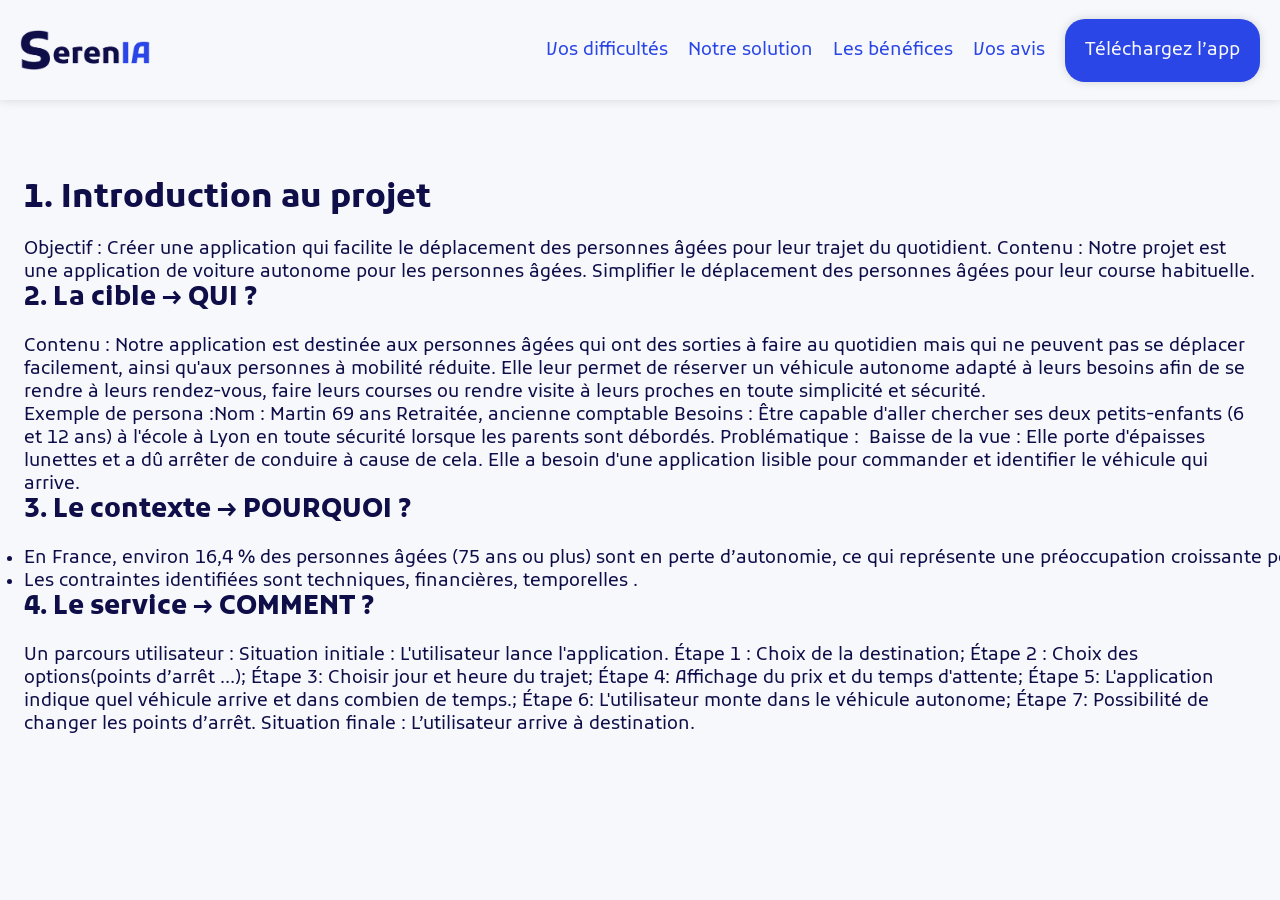
==== documentation.html @ ddc24f80 "commitOnzeTrente" ====
<!DOCTYPE html>
<html lang="fr">
<head>
    <meta charset="UTF-8">
    <meta name="viewport" content="width=device-width, initial-scale=1.0">
    <link rel="stylesheet" href="style.css">
    <link rel="preconnect" href="https://fonts.googleapis.com">
    <link rel="preconnect" href="https://fonts.gstatic.com" crossorigin>
    <link
        href="https://fonts.googleapis.com/css2?family=Kufam:ital,wght@0,400..900;1,400..900&family=Open+Sans:ital,wght@0,300..800;1,300..800&display=swap"
        rel="stylesheet">
    <title>Documentation</title>
</head>
<body>
    <header>
        <!-- TO DO : les noms des assets doivent être écrits en camelCase -->
        <img alt="Logo SerenIA" src="assets/SerenIA-logo.png" />
        <nav>
            <ul>
                <li>
                    <a href="">Vos difficultés</a>
                </li>
                <li>
                    <a href="">Notre solution</a>
                </li>
                <li>
                    <a href="">Les bénéfices</a>
                </li>
                <li>
                    <a href="">Vos avis</a>
                </li>
                <li>
                    <a class="cta cta-principal" href="">Téléchargez l’app</a>
                </li>
            </ul>
        </nav>
    </header>
    <section id="Documentation">
        <h1>1. Introduction au projet</h1>
        <p>Objectif : Créer une application qui facilite le déplacement des personnes âgées pour leur trajet du quotidient. Contenu : Notre projet est une application de voiture autonome pour les personnes âgées. Simplifier le déplacement des personnes âgées pour leur course habituelle.</p>
        <h2>2. La cible → QUI ? </h2>
        <p>Contenu : Notre application est destinée aux personnes âgées qui ont des sorties à faire au quotidien mais qui ne peuvent pas se déplacer facilement, ainsi qu'aux personnes à mobilité réduite. Elle leur permet de réserver un véhicule autonome adapté à leurs besoins afin de se rendre à leurs rendez-vous, faire leurs courses ou rendre visite à leurs proches en toute simplicité et sécurité.</p>
        <p>Exemple de persona :Nom : Martin 69 ans Retraitée, ancienne comptable Besoins : Être capable d'aller chercher ses deux petits-enfants (6 et 12 ans) à l'école à Lyon en toute sécurité lorsque les parents sont débordés. Problématique :  Baisse de la vue : Elle porte d'épaisses lunettes et a dû arrêter de conduire à cause de cela. Elle a besoin d'une application lisible pour commander et identifier le véhicule qui arrive.</p>
        <h2>3. Le contexte → POURQUOI ?</h2>
        <ul>
            <li>En France, environ 16,4 % des personnes âgées (75 ans ou plus) sont en perte d’autonomie, ce qui représente une préoccupation croissante pour leur mobilité. De plus, 30 % des personnes âgées de 65 ans et plus déclarent avoir des difficultés à marcher trois pâtés de maisons.</li>
            <li>Les contraintes identifiées sont techniques, financières, temporelles .</li>
        </ul>
        <h2>4. Le service → COMMENT ?</h2>
        <p>Un parcours utilisateur : Situation initiale : L'utilisateur lance l'application. Étape 1 : Choix de la destination; Étape 2 : Choix des options(points d’arrêt …); Étape 3: Choisir jour et heure du trajet; Étape 4: Affichage du prix et du temps d'attente; Étape 5: L'application indique quel véhicule arrive et dans combien de temps.; Étape 6: L'utilisateur monte dans le véhicule autonome; Étape 7: Possibilité de changer les points d’arrêt. Situation finale : L’utilisateur arrive à destination.</p>
    </section>
</body>
</html>
---- style.css ----
/* Variables */
:root {
    --taille-nav: 100px;
    --radius: 20px;
    --marges: 20px;
    --separ-section: 80px;
    --bleu-fonce: #0F0E48;
    --bleu-medium: #2A46E6;
    --blanc: #F7F8FC;
    --ombre-externe: 0 0 10px #00000025;
    --ombre-interne: 0 0 10px #00000025 inset;
    --police-principale: "Kufam", sans-serif;
    /* TO DO : utilise l'unité rem plutôt que em */
    --titre-h1: 2rem;
    --titre-h2: 1.6rem;
    --titre-h3: 1.2rem;
    --texte: 18px;
}
/* Reinitialisation */
* {
    box-sizing: border-box;
    margin: 0;
    padding: 0;
}

/* Boites */
section {
    padding: 80px 24px;
}
.container {
    display: flex;
    flex-direction: column;
    justify-content: center;
    align-items: center;
    text-align: center;
    max-width: 1200px;
    margin: 0 auto;
    width: 100%;
}
/* Style Global */

body {
    background-color: var(--blanc);
    font-family: var(--police-principale);
    font-size: var(--texte);
    color: var(--bleu-fonce);
}
h1,
h2,
h3 {
    font-weight: 700;
    line-height: 1.2;
}

h1 {
    font-size: var(--titre-h1);
    margin-bottom: var(--marges);
}

h2 {
    font-size: var(--titre-h2);
    margin-bottom: var(--marges);
}

/* boutons, liens */
a {
    text-decoration: none;
    color: var(--bleu-medium);
}

.cta {
    position: relative;
    display: inline-block;
    padding: var(--marges);
    box-shadow: var(--ombre-externe);
    border-radius: var(--radius);
    transition: ease .4s;
}

.cta:hover {
    box-shadow: none;
    transform: translateY(2px);
}

.cta-principal {
    background-color: var(--bleu-medium);
    color: var(--blanc);
}

.cta-second {
    background-color: var(--blanc);
}

/* Cards */
.cardContainer {
    display: flex;
    flex-wrap: wrap;
    justify-content: space-between;
    gap: var(--marges);
}
.card {
    display: flex;
    flex-direction: column;
    flex: 1 1 320px;
    /* box-shadow: var(--ombre-externe); */
    padding: var(--marges);
    transition: .4s ease;
}

/* TO DO : mettre des commentaires pour séparer le style des différentes parties. 
En mettant, header au dessus de toutes les classes spécifiques au header etc. */

.flexwrap {
    display: flex;
    flex-wrap: wrap;
}

@media (min-width: 780px) {
    header {
        position: sticky;
        top: 0;
    }

    #hero .container div:first-of-type {
    width: 50vw;
    }
}

/* header */
header {
    display: flex;
    flex-wrap: wrap;
    justify-content: space-between;
    align-items: center;
    z-index: 999;
    width: 100vw;
    max-width: 100%;
    padding: 0 var(--marges);
    background-color: var(--blanc);
    box-shadow: var(--ombre-externe);
}

header * {
    height: var(--taille-nav);
}

header nav {
    height: 100%;
}

header nav ul {
    display: flex;
    flex-wrap: wrap;
    height: 100%;
}

/*header nav ul li {
    height: 100%;
}

header nav ul li:not(:last-child) a {
    height: 100%;
}*/

header nav ul li:last-child {
    display: flex;
    align-items: center;
}

header nav ul li:last-child a {
    display: flex;
    align-items: center;
    height: initial;
}

header img {
    height: 40px;
}

header nav ul {
    display: flex;
    justify-content: end;
    gap: var(--marges);
    list-style-type: none;
}

header nav ul li a {
    display: flex;
    justify-content: center;
    align-items: center;
}

/* Hero section */
#hero {
    display: flex;
    align-items: center;
    height: calc(100vh - var(--taille-nav));
    background: url(assets/vladimirsrajberInterieurVehicule.jpg) top / cover no-repeat;
    color: var(--blanc);
}

#hero .container div:last-of-type {
    margin-top: var(--marges);
    text-align: center;
}


/*solution*/
.card img{
   height:200px ; 
   width: 150px;
}

/*problematique*/

#problematique div {
    justify-content: center;
    gap: var(--marges);
    margin-top: calc(var(--marges) * 2);
}

/*#problematique article {
    width: calc(33% - var(--marges));
    min-width: 250px;
    text-align: center;
}*/

#problematique article p:first-of-type {
    font-size: 3em;
    font-weight: 700;
    color: var(--bleu-medium);
}
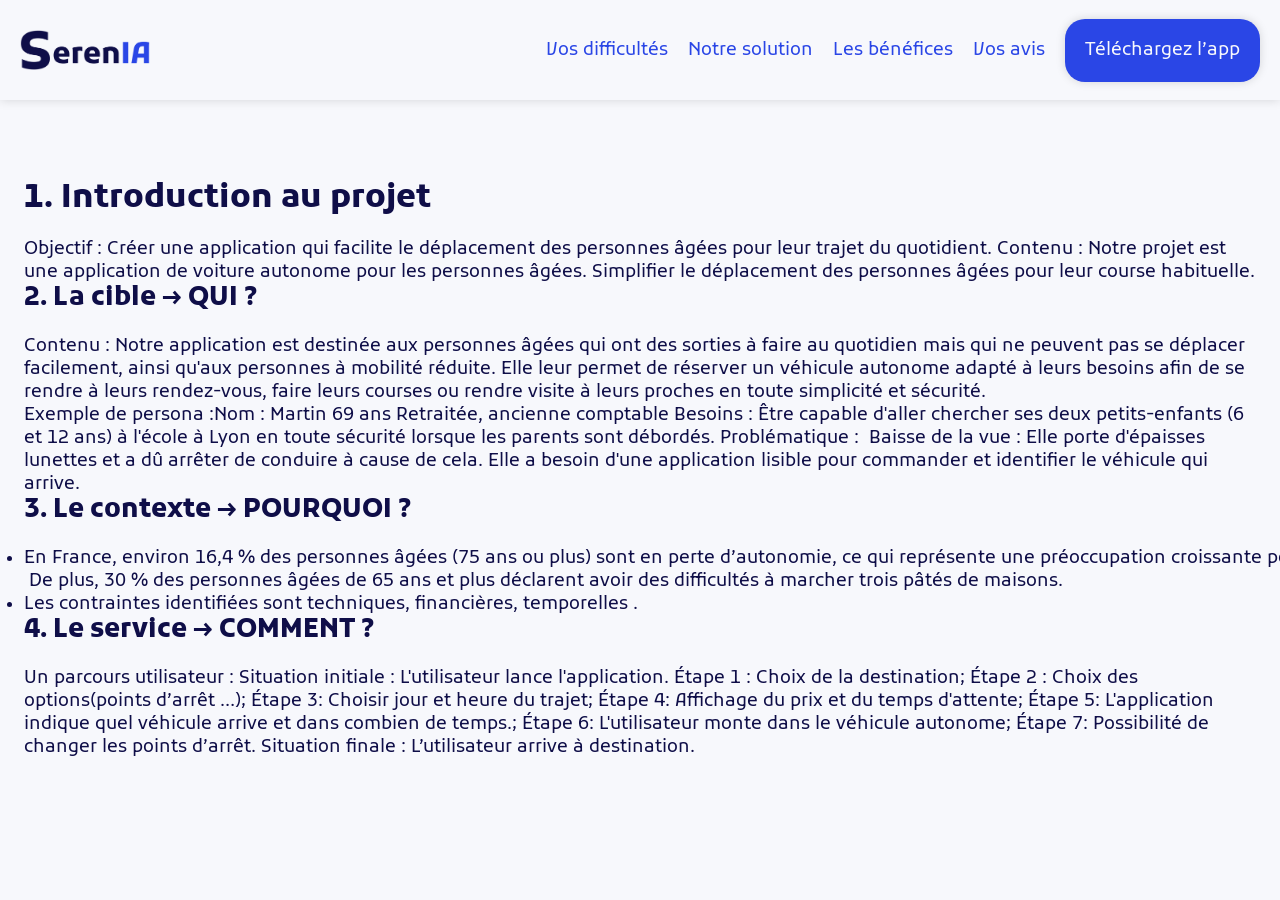
==== commit 1d2ca93b: "commitMidi" ====
--- a/documentation.html
+++ b/documentation.html
@@ -43,7 +43,7 @@
         <p>Exemple de persona :Nom : Martin 69 ans Retraitée, ancienne comptable Besoins : Être capable d'aller chercher ses deux petits-enfants (6 et 12 ans) à l'école à Lyon en toute sécurité lorsque les parents sont débordés. Problématique :  Baisse de la vue : Elle porte d'épaisses lunettes et a dû arrêter de conduire à cause de cela. Elle a besoin d'une application lisible pour commander et identifier le véhicule qui arrive.</p>
         <h2>3. Le contexte → POURQUOI ?</h2>
         <ul>
-            <li>En France, environ 16,4 % des personnes âgées (75 ans ou plus) sont en perte d’autonomie, ce qui représente une préoccupation croissante pour leur mobilité. De plus, 30 % des personnes âgées de 65 ans et plus déclarent avoir des difficultés à marcher trois pâtés de maisons.</li>
+            <li>En France, environ 16,4 % des personnes âgées (75 ans ou plus) sont en perte d’autonomie, ce qui représente une préoccupation croissante pour leur mobilité.<br> De plus, 30 % des personnes âgées de 65 ans et plus déclarent avoir des difficultés à marcher trois pâtés de maisons.</li>
             <li>Les contraintes identifiées sont techniques, financières, temporelles .</li>
         </ul>
         <h2>4. Le service → COMMENT ?</h2>
--- a/style.css
+++ b/style.css
@@ -97,14 +97,17 @@
     flex-wrap: wrap;
     justify-content: space-between;
     gap: var(--marges);
+  
 }
 .card {
     display: flex;
     flex-direction: column;
     flex: 1 1 320px;
+    align-items: center;
     /* box-shadow: var(--ombre-externe); */
     padding: var(--marges);
     transition: .4s ease;
+   
 }
 
 /* TO DO : mettre des commentaires pour séparer le style des différentes parties. 
@@ -204,13 +207,6 @@
     text-align: center;
 }
 
-
-/*solution*/
-.card img{
-   height:200px ; 
-   width: 150px;
-}
-
 /*problematique*/
 
 #problematique div {
@@ -231,3 +227,31 @@
     color: var(--bleu-medium);
 }
 
+
+/*solution*/
+/* #solution .card img{
+   height:140px ; 
+   width: 150px;
+} */
+
+#solution .card img {
+   width: 100%;
+   
+}
+
+/* partenaires */
+
+#partenaires img {
+    width: 200px;
+}
+
+#partenaires .logoPartenaire {
+    display: flex;
+    justify-content: space-between;
+    align-items: center;
+}
+
+/*documentation*/
+.Documentation p {
+    max-width: 200px;
+}
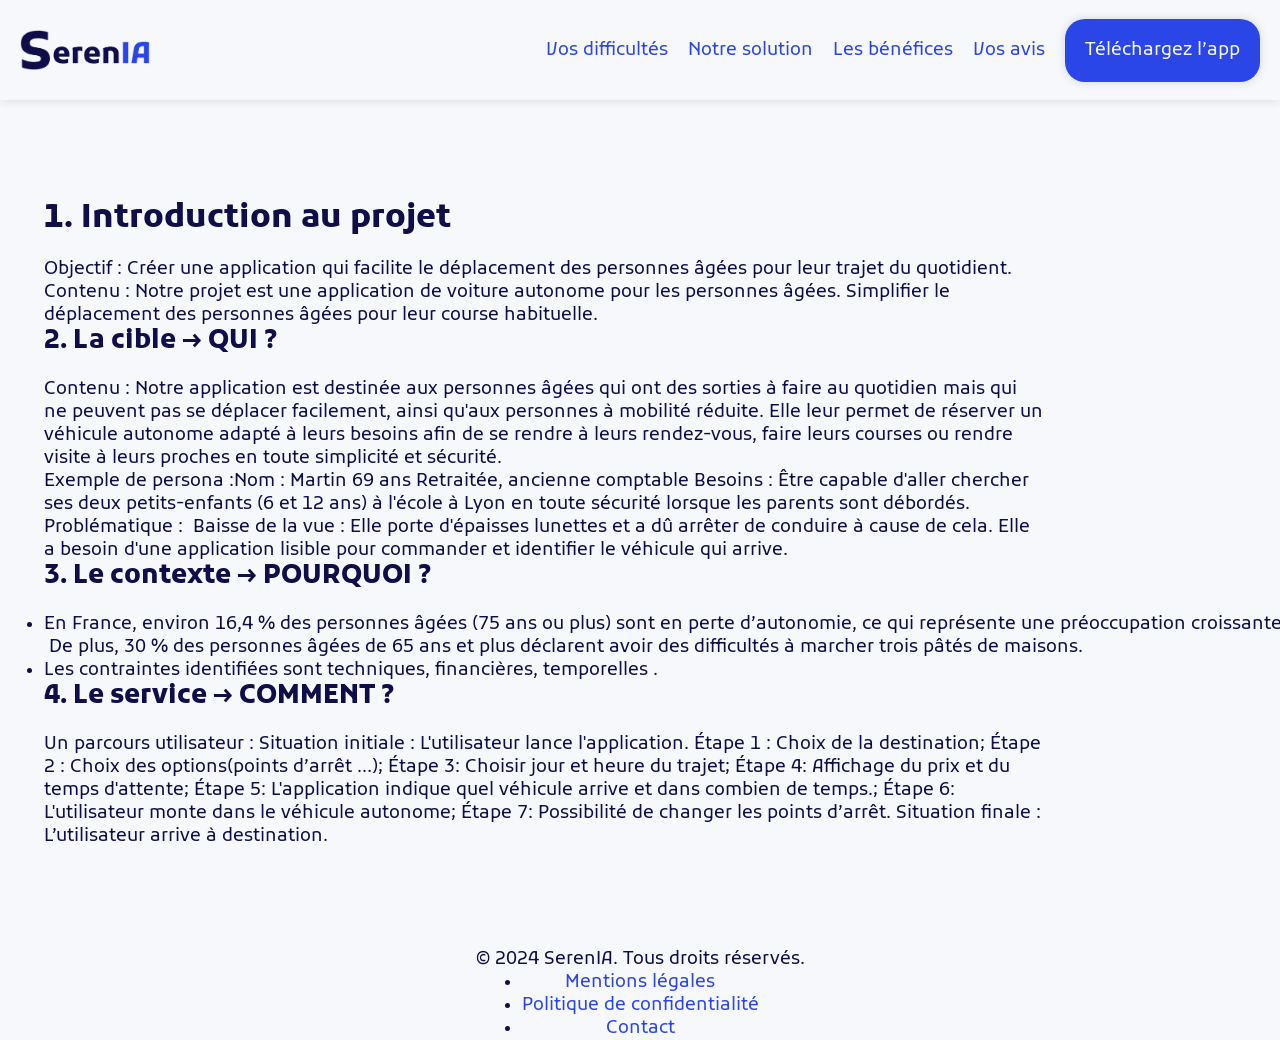
==== commit e6930912: "commitPauseMidi" ====
--- a/documentation.html
+++ b/documentation.html
@@ -36,6 +36,7 @@
         </nav>
     </header>
     <section id="Documentation">
+        <div class="Divdoc">
         <h1>1. Introduction au projet</h1>
         <p>Objectif : Créer une application qui facilite le déplacement des personnes âgées pour leur trajet du quotidient. Contenu : Notre projet est une application de voiture autonome pour les personnes âgées. Simplifier le déplacement des personnes âgées pour leur course habituelle.</p>
         <h2>2. La cible → QUI ? </h2>
@@ -48,6 +49,19 @@
         </ul>
         <h2>4. Le service → COMMENT ?</h2>
         <p>Un parcours utilisateur : Situation initiale : L'utilisateur lance l'application. Étape 1 : Choix de la destination; Étape 2 : Choix des options(points d’arrêt …); Étape 3: Choisir jour et heure du trajet; Étape 4: Affichage du prix et du temps d'attente; Étape 5: L'application indique quel véhicule arrive et dans combien de temps.; Étape 6: L'utilisateur monte dans le véhicule autonome; Étape 7: Possibilité de changer les points d’arrêt. Situation finale : L’utilisateur arrive à destination.</p>
+        </div> 
     </section>
+    <footer>
+        <div class="container">
+        <p>© 2024 SerenIA. Tous droits réservés.</p>
+            <nav>
+                <ul>
+                    <li><a href="">Mentions légales</a></li>
+                    <li><a href="">Politique de confidentialité</a></li>
+                    <li><a href="">Contact</a></li>
+                </ul>
+            </nav>
+        </div>
+    </footer>
 </body>
 </html>
--- a/style.css
+++ b/style.css
@@ -110,6 +110,13 @@
    
 }
 
+.card img {
+    margin: var(--marges);
+    width: 100%;
+    height: 200px;
+    object-fit: cover;
+}
+
 /* TO DO : mettre des commentaires pour séparer le style des différentes parties. 
 En mettant, header au dessus de toutes les classes spécifiques au header etc. */
 
@@ -227,17 +234,15 @@
     color: var(--bleu-medium);
 }
 
-
-/*solution*/
-/* #solution .card img{
-   height:140px ; 
-   width: 150px;
-} */
-
-#solution .card img {
-   width: 100%;
-   
-}
+/* solution */
+
+#solution .card:nth-of-type(2) img {
+    object-position: center 20%;
+}
+
+/* preuves */
+
+
 
 /* partenaires */
 
@@ -252,6 +257,9 @@
 }
 
 /*documentation*/
-.Documentation p {
-    max-width: 200px;
-}
+.Divdoc {
+    margin: 20px;
+    align-items: center;
+    max-width: 1000px;
+    
+}
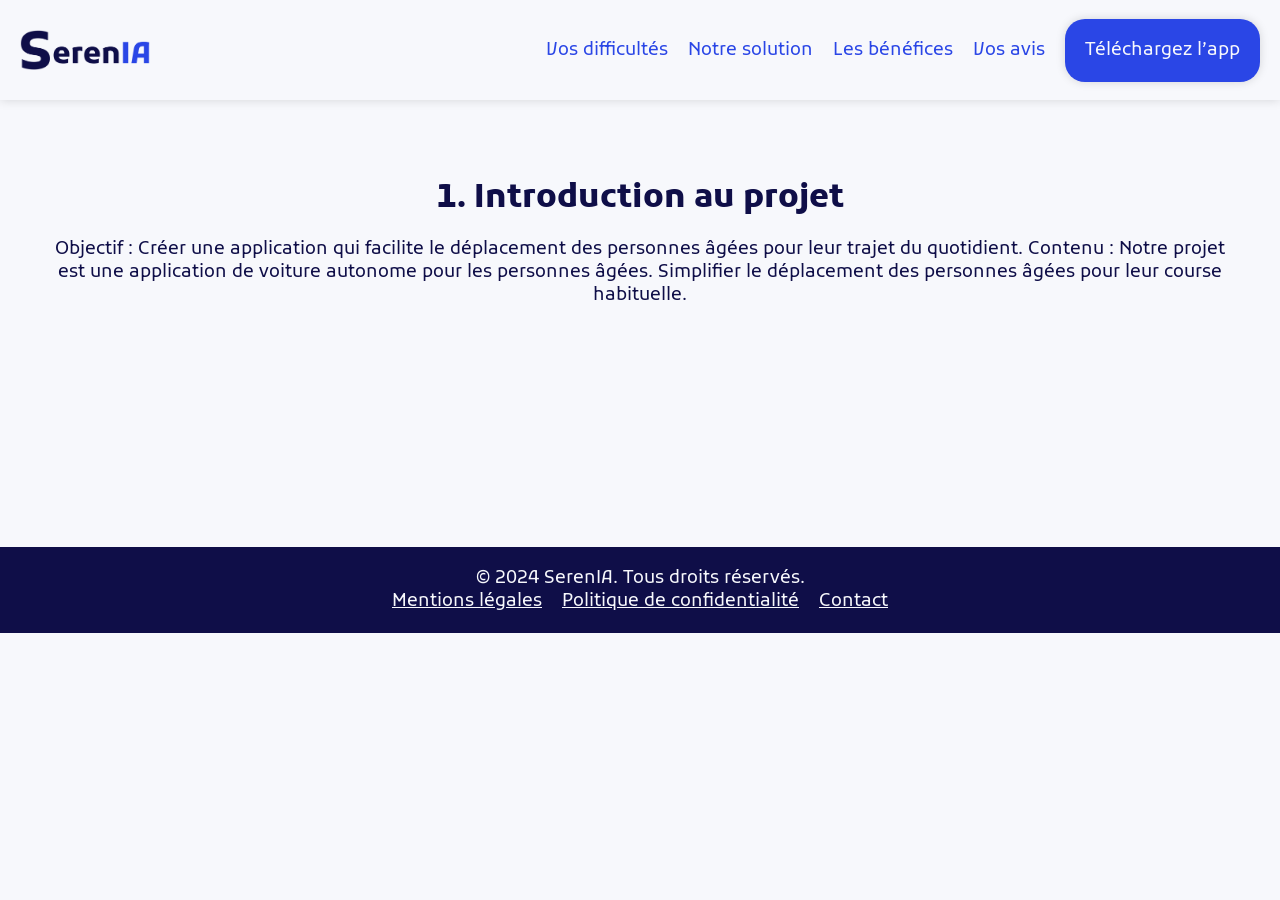
==== commit a689de7c: "commitQuinzeTrente" ====
--- a/documentation.html
+++ b/documentation.html
@@ -35,8 +35,8 @@
             </ul>
         </nav>
     </header>
-    <section id="Documentation">
-        <div class="Divdoc">
+    <main>
+        <!-- <div class="divDoc">
         <h1>1. Introduction au projet</h1>
         <p>Objectif : Créer une application qui facilite le déplacement des personnes âgées pour leur trajet du quotidient. Contenu : Notre projet est une application de voiture autonome pour les personnes âgées. Simplifier le déplacement des personnes âgées pour leur course habituelle.</p>
         <h2>2. La cible → QUI ? </h2>
@@ -49,8 +49,17 @@
         </ul>
         <h2>4. Le service → COMMENT ?</h2>
         <p>Un parcours utilisateur : Situation initiale : L'utilisateur lance l'application. Étape 1 : Choix de la destination; Étape 2 : Choix des options(points d’arrêt …); Étape 3: Choisir jour et heure du trajet; Étape 4: Affichage du prix et du temps d'attente; Étape 5: L'application indique quel véhicule arrive et dans combien de temps.; Étape 6: L'utilisateur monte dans le véhicule autonome; Étape 7: Possibilité de changer les points d’arrêt. Situation finale : L’utilisateur arrive à destination.</p>
-        </div> 
-    </section>
+        </div>  -->
+        <section>
+            <div class="container">
+                <h1>1. Introduction au projet</h1>
+                <p>Objectif : Créer une application qui facilite le déplacement des personnes âgées pour leur trajet du quotidient. Contenu : Notre projet est une application de voiture autonome pour les personnes âgées. Simplifier le déplacement des personnes âgées pour leur course habituelle.</p>
+            </div>
+        </section>
+        <section>
+            <div class="container"></div>
+        </section>
+    </main>
     <footer>
         <div class="container">
         <p>© 2024 SerenIA. Tous droits réservés.</p>
--- a/style.css
+++ b/style.css
@@ -15,6 +15,7 @@
     --titre-h2: 1.6rem;
     --titre-h3: 1.2rem;
     --texte: 18px;
+    --img-preuves: 80px;
 }
 /* Reinitialisation */
 * {
@@ -60,6 +61,10 @@
 h2 {
     font-size: var(--titre-h2);
     margin-bottom: var(--marges);
+}
+
+img {
+    border-radius: 20px;
 }
 
 /* boutons, liens */
@@ -89,7 +94,9 @@
 
 .cta-second {
     background-color: var(--blanc);
-}
+    border : 1px solid #00000025;
+}
+
 
 /* Cards */
 .cardContainer {
@@ -97,6 +104,7 @@
     flex-wrap: wrap;
     justify-content: space-between;
     gap: var(--marges);
+    margin-top: calc(var(--marges) * 2);
   
 }
 .card {
@@ -154,6 +162,14 @@
     height: var(--taille-nav);
 }
 
+header > a {
+    height: initial;
+}
+
+header img {
+    border-radius: 0;
+}
+
 header nav {
     height: 100%;
 }
@@ -240,26 +256,106 @@
     object-position: center 20%;
 }
 
+/* bénéfices */
+
+#benefices .container div {
+    display: flex;
+    flex-wrap: wrap;
+    gap: var(--marges);
+}
+
+#benefices img {
+    height: 240px;
+}
+
+#benefices ul{
+    justify-content: center;
+    display: flex;
+    flex-direction: column;
+    gap: 17px;
+    list-style: none;
+    text-align: left;
+}
+
 /* preuves */
 
-
+#preuve .card div {
+    display: flex;
+    flex-wrap: wrap;
+    align-items: center;
+}
+
+#preuve img {
+    width: var(--img-preuves);
+    height: var(--img-preuves);
+    object-fit: cover;
+    border-radius: calc(var(--img-preuves) / 2);
+}
 
 /* partenaires */
 
 #partenaires img {
-    width: 200px;
+    max-width: 200px;
 }
 
 #partenaires .logoPartenaire {
     display: flex;
+    flex-wrap: wrap;
+    justify-content: center;
+    align-items: center;
+    gap: var(--marges);
+}
+
+/* engagement */
+
+#engagement img {
+    width: 350px;
+}
+
+#engagement .container > div {
+    display: flex;
+    flex-wrap: wrap;
+    justify-content: center;
+    align-items: center;
+    gap: var(--marges);
+    margin-top: calc(var(--marges) * 2);
+}
+
+#engagement .container > div div p {
+    margin-bottom: var(--marges);
+}
+
+/* footer */
+
+footer {
+    padding: var(--marges) 0;
+    background-color: var(--bleu-fonce);
+    color: var(--blanc);
+}
+
+footer .container div:last-of-type {
+    display: flex;
+    flex-wrap: wrap;
     justify-content: space-between;
-    align-items: center;
+    width: 100%;
+}
+
+footer ul {
+    display: flex;
+    flex-wrap: wrap;
+    gap: var(--marges);
+    list-style-type: none;
+}
+
+footer a {
+    color: var(--blanc);
+    text-decoration: underline;
 }
 
 /*documentation*/
-.Divdoc {
+.divDoc {
     margin: 20px;
     align-items: center;
-    max-width: 1000px;
-    
-}
+    max-width: 1300px;
+    justify-content: center;
+}
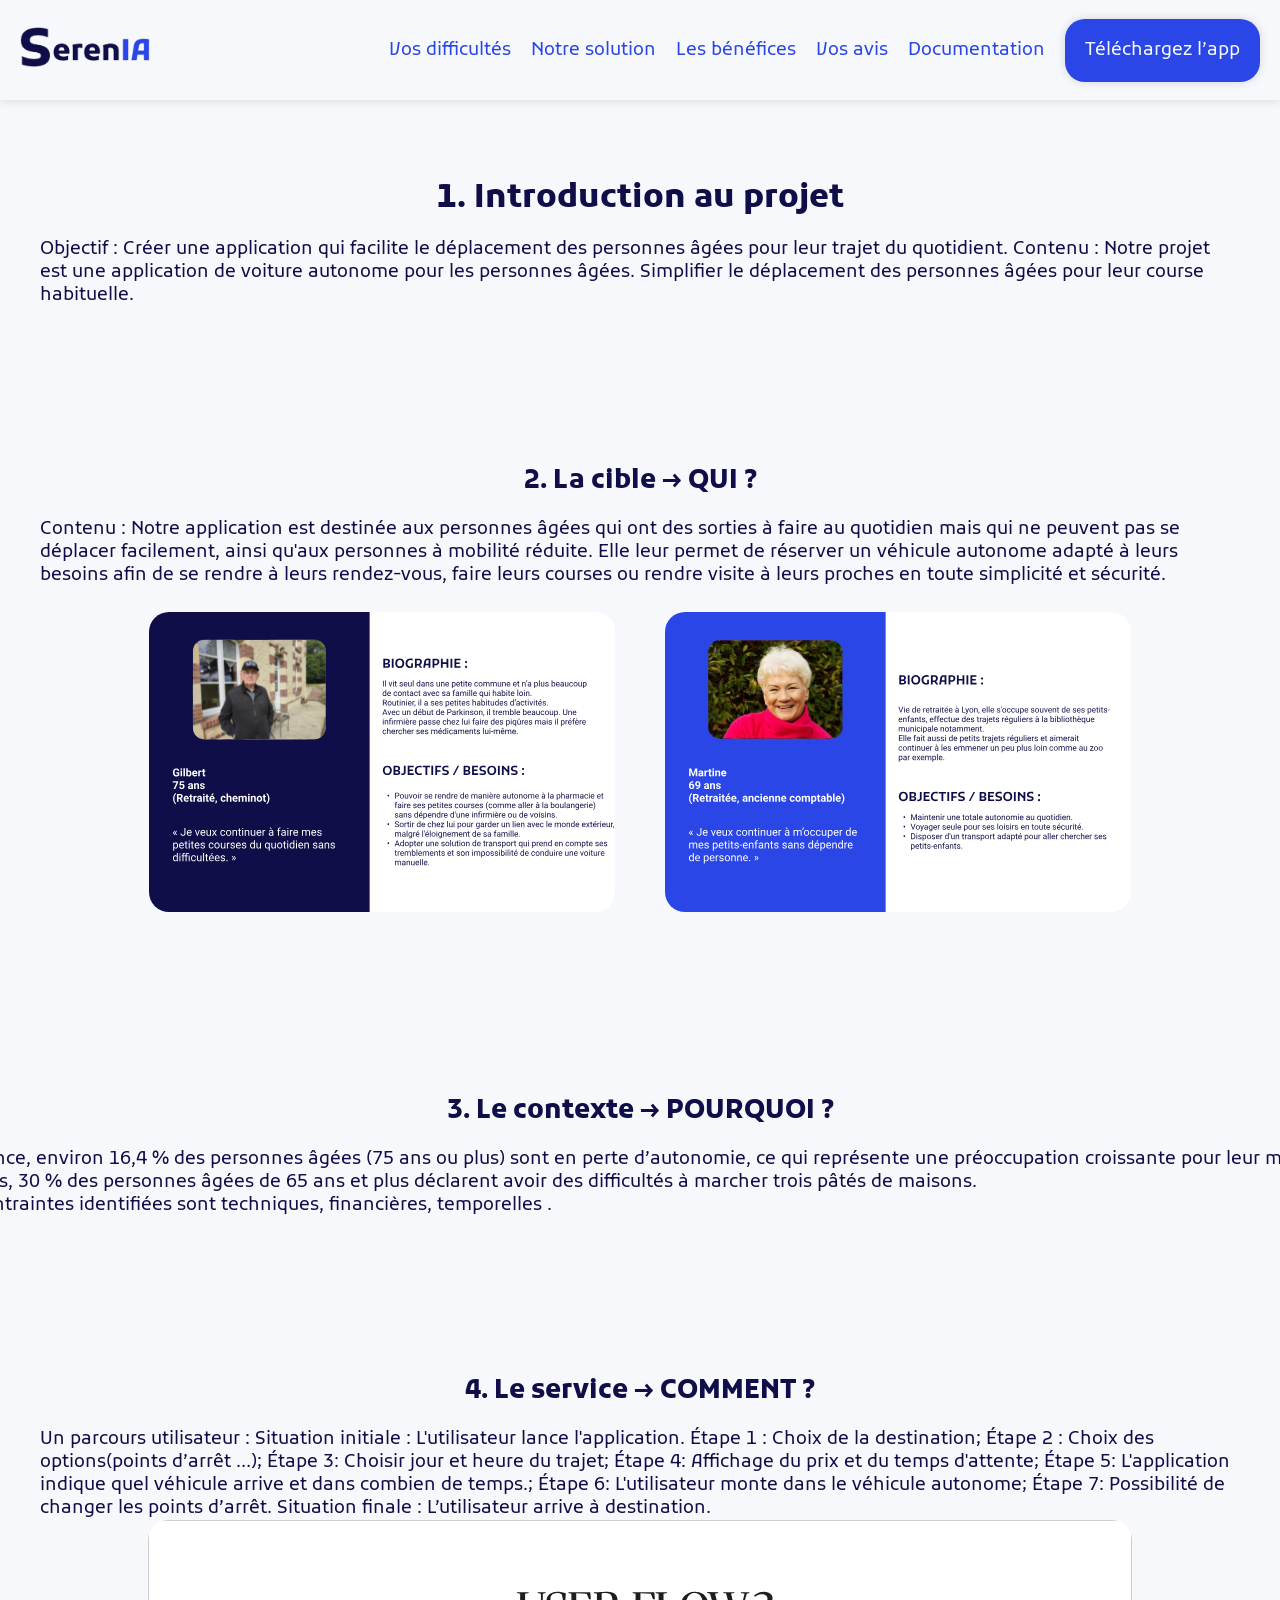
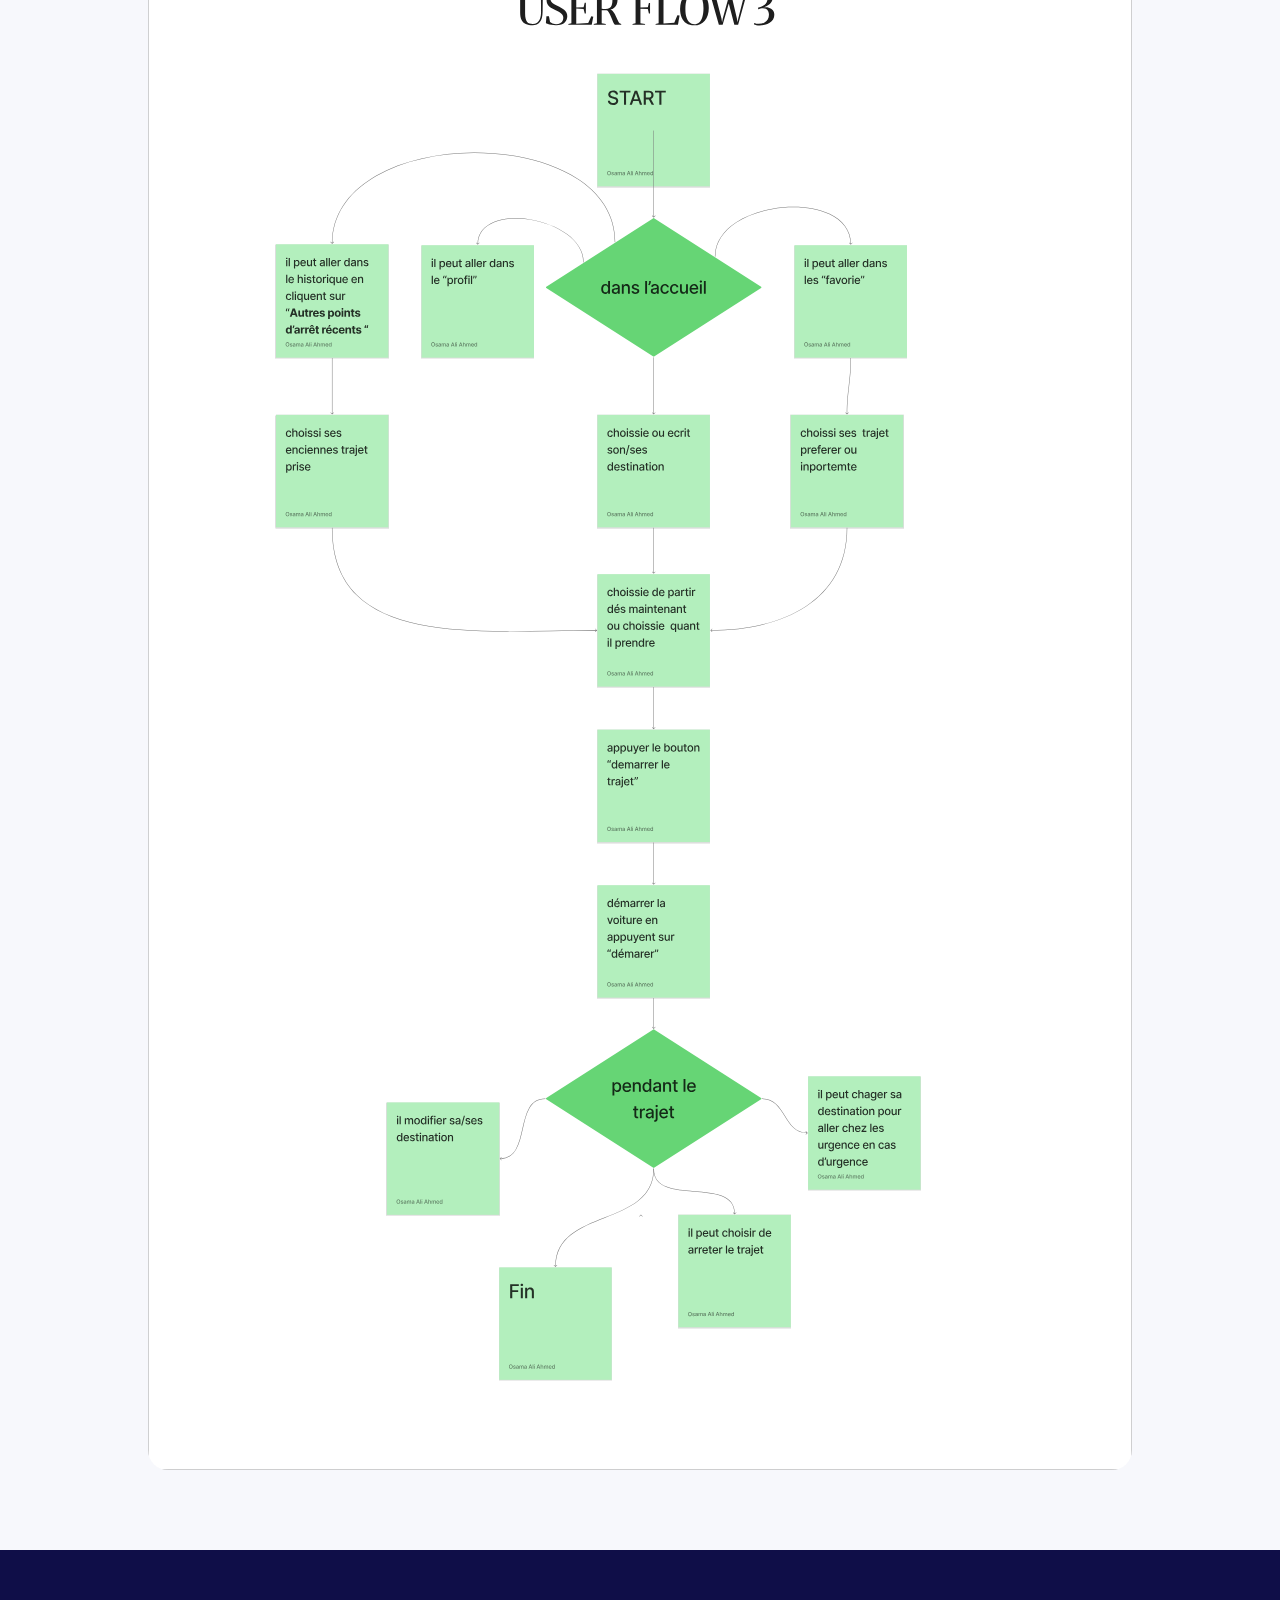
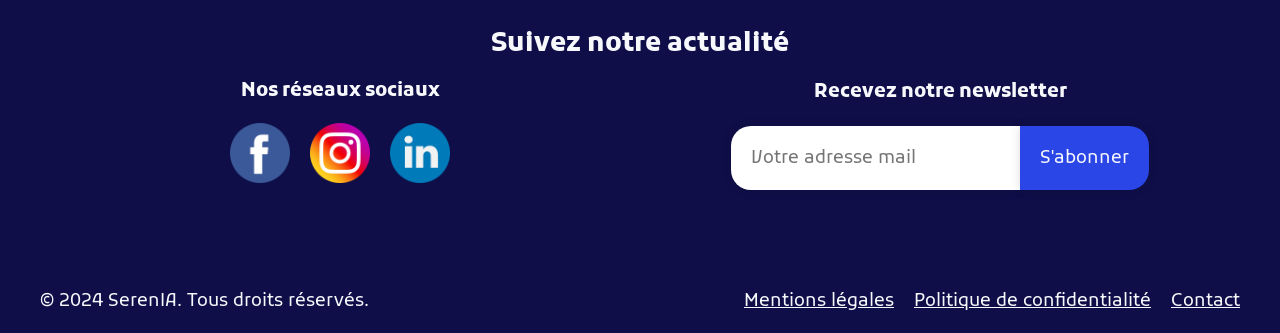
==== commit fd4f1154: "commitCinQTrente" ====
--- a/documentation.html
+++ b/documentation.html
@@ -14,20 +14,27 @@
 <body>
     <header>
         <!-- TO DO : les noms des assets doivent être écrits en camelCase -->
-        <img alt="Logo SerenIA" src="assets/SerenIA-logo.png" />
+        <a href="index.html">
+            <img
+                alt="Logo SerenIA"
+                src="assets/sereniaLogo.png" />
+        </a>
         <nav>
             <ul>
                 <li>
-                    <a href="">Vos difficultés</a>
+                    <a href="#problematique">Vos difficultés</a>
                 </li>
                 <li>
-                    <a href="">Notre solution</a>
+                    <a href="#solution">Notre solution</a>
                 </li>
                 <li>
-                    <a href="">Les bénéfices</a>
+                    <a href="#benefices">Les bénéfices</a>
                 </li>
                 <li>
-                    <a href="">Vos avis</a>
+                    <a href="#preuve">Vos avis</a>
+                </li>
+                <li>
+                    <a href="documentation.html">Documentation</a>
                 </li>
                 <li>
                     <a class="cta cta-principal" href="">Téléchargez l’app</a>
@@ -35,21 +42,7 @@
             </ul>
         </nav>
     </header>
-    <main>
-        <!-- <div class="divDoc">
-        <h1>1. Introduction au projet</h1>
-        <p>Objectif : Créer une application qui facilite le déplacement des personnes âgées pour leur trajet du quotidient. Contenu : Notre projet est une application de voiture autonome pour les personnes âgées. Simplifier le déplacement des personnes âgées pour leur course habituelle.</p>
-        <h2>2. La cible → QUI ? </h2>
-        <p>Contenu : Notre application est destinée aux personnes âgées qui ont des sorties à faire au quotidien mais qui ne peuvent pas se déplacer facilement, ainsi qu'aux personnes à mobilité réduite. Elle leur permet de réserver un véhicule autonome adapté à leurs besoins afin de se rendre à leurs rendez-vous, faire leurs courses ou rendre visite à leurs proches en toute simplicité et sécurité.</p>
-        <p>Exemple de persona :Nom : Martin 69 ans Retraitée, ancienne comptable Besoins : Être capable d'aller chercher ses deux petits-enfants (6 et 12 ans) à l'école à Lyon en toute sécurité lorsque les parents sont débordés. Problématique :  Baisse de la vue : Elle porte d'épaisses lunettes et a dû arrêter de conduire à cause de cela. Elle a besoin d'une application lisible pour commander et identifier le véhicule qui arrive.</p>
-        <h2>3. Le contexte → POURQUOI ?</h2>
-        <ul>
-            <li>En France, environ 16,4 % des personnes âgées (75 ans ou plus) sont en perte d’autonomie, ce qui représente une préoccupation croissante pour leur mobilité.<br> De plus, 30 % des personnes âgées de 65 ans et plus déclarent avoir des difficultés à marcher trois pâtés de maisons.</li>
-            <li>Les contraintes identifiées sont techniques, financières, temporelles .</li>
-        </ul>
-        <h2>4. Le service → COMMENT ?</h2>
-        <p>Un parcours utilisateur : Situation initiale : L'utilisateur lance l'application. Étape 1 : Choix de la destination; Étape 2 : Choix des options(points d’arrêt …); Étape 3: Choisir jour et heure du trajet; Étape 4: Affichage du prix et du temps d'attente; Étape 5: L'application indique quel véhicule arrive et dans combien de temps.; Étape 6: L'utilisateur monte dans le véhicule autonome; Étape 7: Possibilité de changer les points d’arrêt. Situation finale : L’utilisateur arrive à destination.</p>
-        </div>  -->
+    <main class="documentation">
         <section>
             <div class="container">
                 <h1>1. Introduction au projet</h1>
@@ -57,20 +50,75 @@
             </div>
         </section>
         <section>
-            <div class="container"></div>
+            <div class="container">
+                <h2>2. La cible → QUI ? </h2>
+                <p>Contenu : Notre application est destinée aux personnes âgées qui ont des sorties à faire au quotidien mais qui ne peuvent pas se déplacer facilement, ainsi qu'aux personnes à mobilité réduite. Elle leur permet de réserver un véhicule autonome adapté à leurs besoins afin de se rendre à leurs rendez-vous, faire leurs courses ou rendre visite à leurs proches en toute simplicité et sécurité.</p>
+                <div class="imgpersona">
+                <img src="assets/personaGilbert.svg" class="imgGilbert">
+                <img src="assets/personaMartine.svg" class="imgMartine"></div>
+                
+            </div>
+        </section>
+        <section>
+            <div class="container">
+         <h2>3. Le contexte → POURQUOI ?</h2>
+        <ul>
+            <li>En France, environ 16,4 % des personnes âgées (75 ans ou plus) sont en perte d’autonomie, ce qui représente une préoccupation croissante pour leur mobilité.<br> De plus, 30 % des personnes âgées de 65 ans et plus déclarent avoir des difficultés à marcher trois pâtés de maisons.</li>
+            <li>Les contraintes identifiées sont techniques, financières, temporelles .</li>
+        </ul>   
+            </div>
+        </section>
+        <section>
+            <div class="container">
+                <h2>4. Le service → COMMENT ?</h2>
+        <p>Un parcours utilisateur : Situation initiale : L'utilisateur lance l'application. Étape 1 : Choix de la destination; Étape 2 : Choix des options(points d’arrêt …); Étape 3: Choisir jour et heure du trajet; Étape 4: Affichage du prix et du temps d'attente; Étape 5: L'application indique quel véhicule arrive et dans combien de temps.; Étape 6: L'utilisateur monte dans le véhicule autonome; Étape 7: Possibilité de changer les points d’arrêt. Situation finale : L’utilisateur arrive à destination.</p>
+            <img src="assets/userFlow.svg" class="imgFlow">
+        </div>
         </section>
     </main>
     <footer>
-        <div class="container">
-        <p>© 2024 SerenIA. Tous droits réservés.</p>
-            <nav>
-                <ul>
-                    <li><a href="">Mentions légales</a></li>
-                    <li><a href="">Politique de confidentialité</a></li>
-                    <li><a href="">Contact</a></li>
-                </ul>
-            </nav>
-        </div>
-    </footer>
+            <div class="container">
+                <div>
+                    <h2>Suivez notre actualité</h2>
+                    <div>
+                        <h3>Nos réseaux sociaux</h3>
+                        <a href="">
+                            <img
+                                alt="facebook"
+                                src="assets/facebook.png"/>
+                        </a>
+                        <a href="">
+                            <img
+                                alt=""
+                                src="assets/instagram.png"/>
+                        </a>
+                        <a href="">
+                            <img
+                                alt=""
+                                src="assets/linkedin.png"/>
+                        </a>
+                    </div>
+                    <form>
+                        <label for="newsletter">Recevez notre newsletter</label>
+                        <input
+                            type="text"
+                            id="newsletter"
+                            name="newsletter"
+                            placeholder="Votre adresse mail" />
+                        <button>S'abonner</button>
+                    </form>
+                </div>
+                <div>
+                    <p>© 2024 SerenIA. Tous droits réservés.</p>
+                    <nav>
+                        <ul>
+                            <li><a href="">Mentions légales</a></li>
+                            <li><a href="">Politique de confidentialité</a></li>
+                            <li><a href="">Contact</a></li>
+                        </ul>
+                    </nav>
+                </div>
+            </div>
+        </footer>
 </body>
 </html>
--- a/style.css
+++ b/style.css
@@ -3,12 +3,11 @@
     --taille-nav: 100px;
     --radius: 20px;
     --marges: 20px;
-    --separ-section: 80px;
     --bleu-fonce: #0F0E48;
     --bleu-medium: #2A46E6;
     --blanc: #F7F8FC;
     --ombre-externe: 0 0 10px #00000025;
-    --ombre-interne: 0 0 10px #00000025 inset;
+    --ombre-interne: 0 0 10px #00000060 inset;
     --police-principale: "Kufam", sans-serif;
     /* TO DO : utilise l'unité rem plutôt que em */
     --titre-h1: 2rem;
@@ -56,6 +55,7 @@
 h1 {
     font-size: var(--titre-h1);
     margin-bottom: var(--marges);
+    text-shadow: 0 0 10x #000000, 0 0 10px #000000;
 }
 
 h2 {
@@ -63,11 +63,16 @@
     margin-bottom: var(--marges);
 }
 
+h3 {
+    font-size: var(--titre-h3);
+}
+
 img {
     border-radius: 20px;
 }
 
 /* boutons, liens */
+
 a {
     text-decoration: none;
     color: var(--bleu-medium);
@@ -99,6 +104,7 @@
 
 
 /* Cards */
+
 .cardContainer {
     display: flex;
     flex-wrap: wrap;
@@ -112,7 +118,6 @@
     flex-direction: column;
     flex: 1 1 320px;
     align-items: center;
-    /* box-shadow: var(--ombre-externe); */
     padding: var(--marges);
     transition: .4s ease;
    
@@ -124,9 +129,6 @@
     height: 200px;
     object-fit: cover;
 }
-
-/* TO DO : mettre des commentaires pour séparer le style des différentes parties. 
-En mettant, header au dessus de toutes les classes spécifiques au header etc. */
 
 .flexwrap {
     display: flex;
@@ -225,6 +227,10 @@
     color: var(--blanc);
 }
 
+#hero p {
+    text-shadow: 0 0 10px #000000, 0 0 10px #000000;
+}
+
 #hero .container div:last-of-type {
     margin-top: var(--marges);
     text-align: center;
@@ -304,6 +310,7 @@
     justify-content: center;
     align-items: center;
     gap: var(--marges);
+    margin-top: calc(var(--marges) * 2);
 }
 
 /* engagement */
@@ -325,37 +332,122 @@
     margin-bottom: var(--marges);
 }
 
+#engagement a {
+    margin: 0 calc(var(--marges) / 2);
+}
+
 /* footer */
 
 footer {
-    padding: var(--marges) 0;
     background-color: var(--bleu-fonce);
     color: var(--blanc);
 }
 
-footer .container div:last-of-type {
-    display: flex;
-    flex-wrap: wrap;
-    justify-content: space-between;
-    width: 100%;
-}
-
-footer ul {
-    display: flex;
-    flex-wrap: wrap;
-    gap: var(--marges);
-    list-style-type: none;
+footer img {
+    width: 60px;
 }
 
 footer a {
     color: var(--blanc);
+}
+
+footer .container > div:first-of-type {
+    display: flex;
+    flex-wrap: wrap;
+    justify-content: space-between;
+    padding: 80px 0;
+
+}
+
+footer h2 {
+    width: 100%;
+}
+
+footer .container> div:first-of-type div {
+    min-width: 350px;
+    flex: 1;
+    display: flex;
+    flex-wrap: wrap;
+    justify-content: center;
+    gap: var(--marges);
+}
+
+footer h3 {
+    width: 100%;
+}
+
+footer form {
+    min-width: 350px;
+    flex: 1;
+    display: flex;
+    flex-wrap: wrap;
+    justify-content: center;
+}
+
+footer form label {
+    width: 100%;
+    font-weight: 700;
+    font-size: var(--titre-h3);
+}
+
+footer form input {
+    padding: 0 var(--marges);
+    border: none;
+    border-radius: 20px 0 0 20px;
+    box-shadow: var(--ombre-externe);
+    font-family: var(--police-principale);
+    font-size: var(--texte);
+}
+
+footer form button {
+    padding: calc(var(--marges) / 2) var(--marges);
+    border-radius: 0 20px 20px 0;
+    box-shadow: var(--ombre-externe);
+    background-color: var(--bleu-medium);
+    font-family: var(--police-principale);
+    font-size: var(--texte);
+    border: none;
+    color: var(--blanc);
+    cursor: pointer;
+}
+
+footer .container > div:last-of-type {
+    display: flex;
+    flex-wrap: wrap;
+    justify-content: space-between;
+    padding: var(--marges) 0;
+    width: 100%;
+}
+
+footer .container > div:last-of-type a {
     text-decoration: underline;
 }
 
+footer ul {
+    display: flex;
+    flex-wrap: wrap;
+    gap: var(--marges);
+    list-style-type: none;
+}
+
 /*documentation*/
-.divDoc {
-    margin: 20px;
-    align-items: center;
-    max-width: 1300px;
-    justify-content: center;
-}
+
+.documentation p,
+.documentation li {
+    text-align: left;
+}
+
+.imgGilbert,
+.imgMartine{
+    height: 300px;
+    width: auto;
+    margin: 25px;
+}
+.imgFlow{
+    height: 1550px;
+    width: auto;
+}
+.imgpersona{
+    display: flex;
+    flex-direction: row;
+}
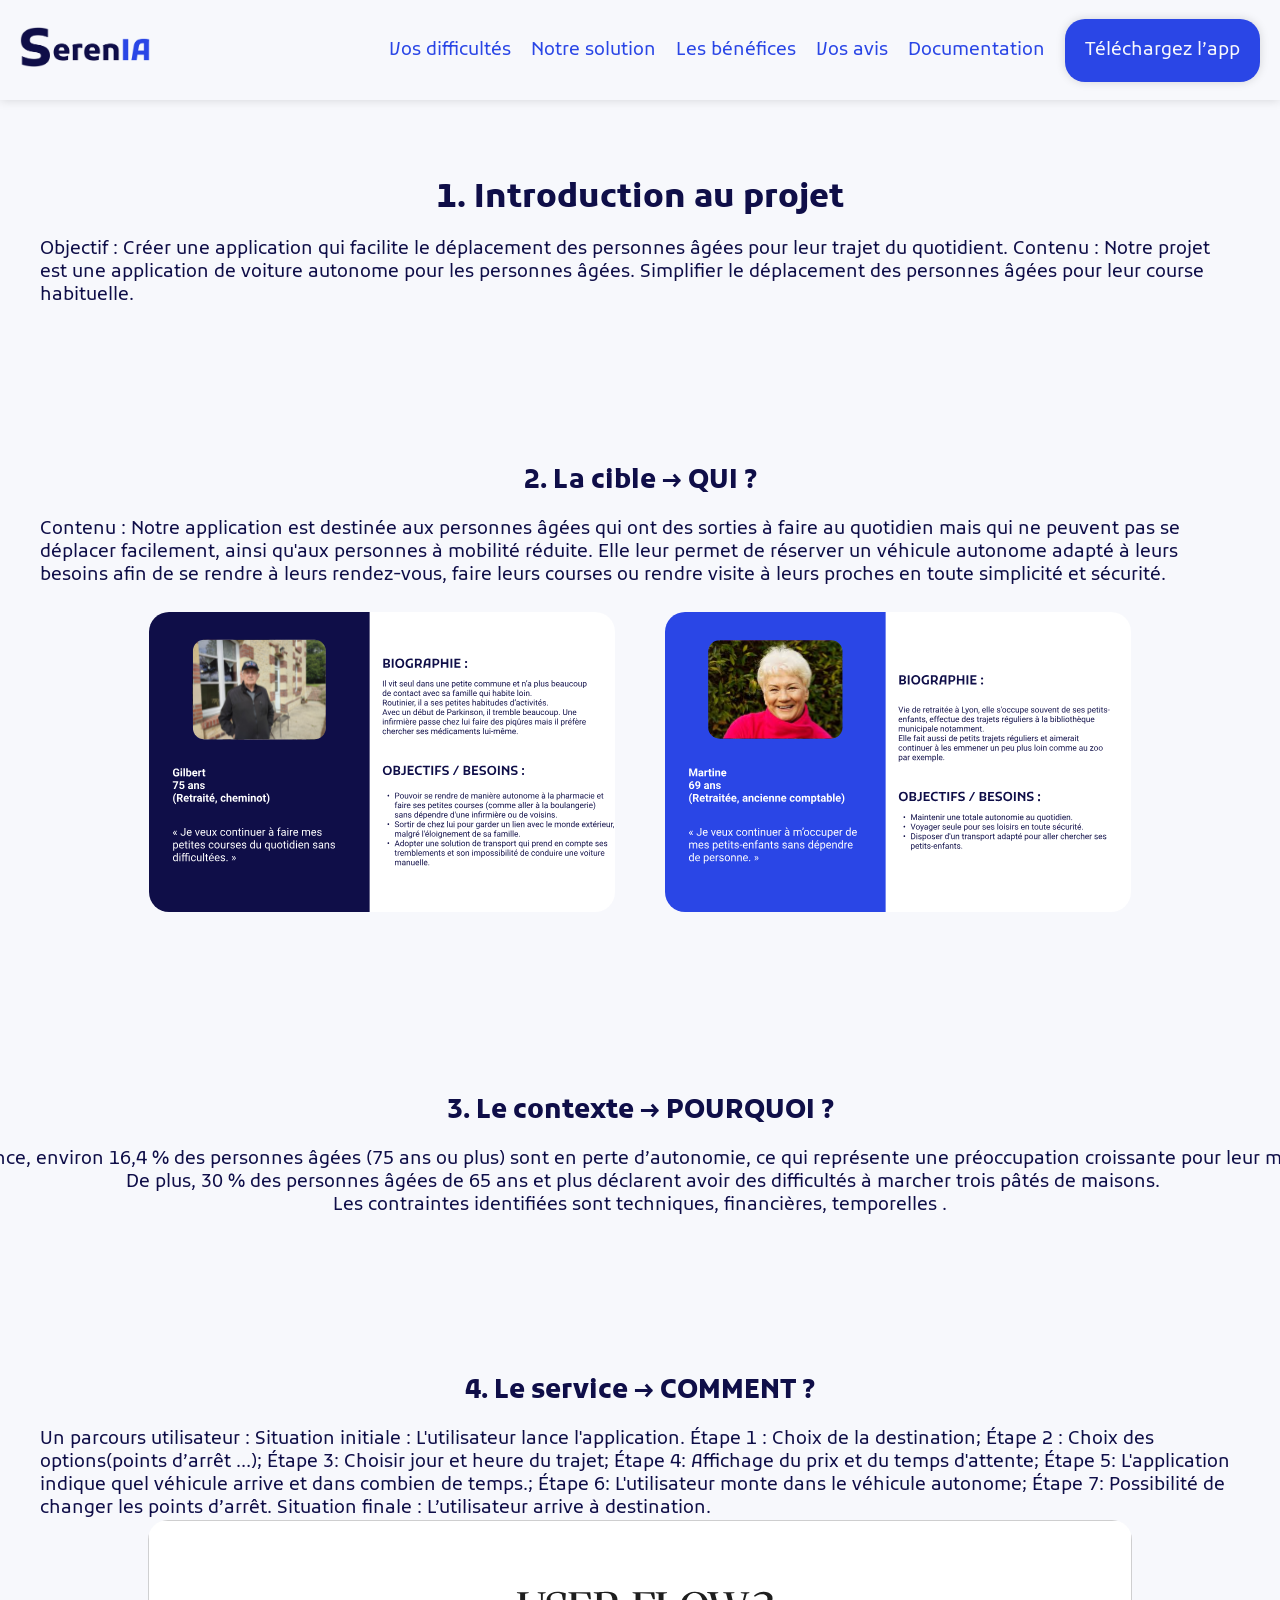
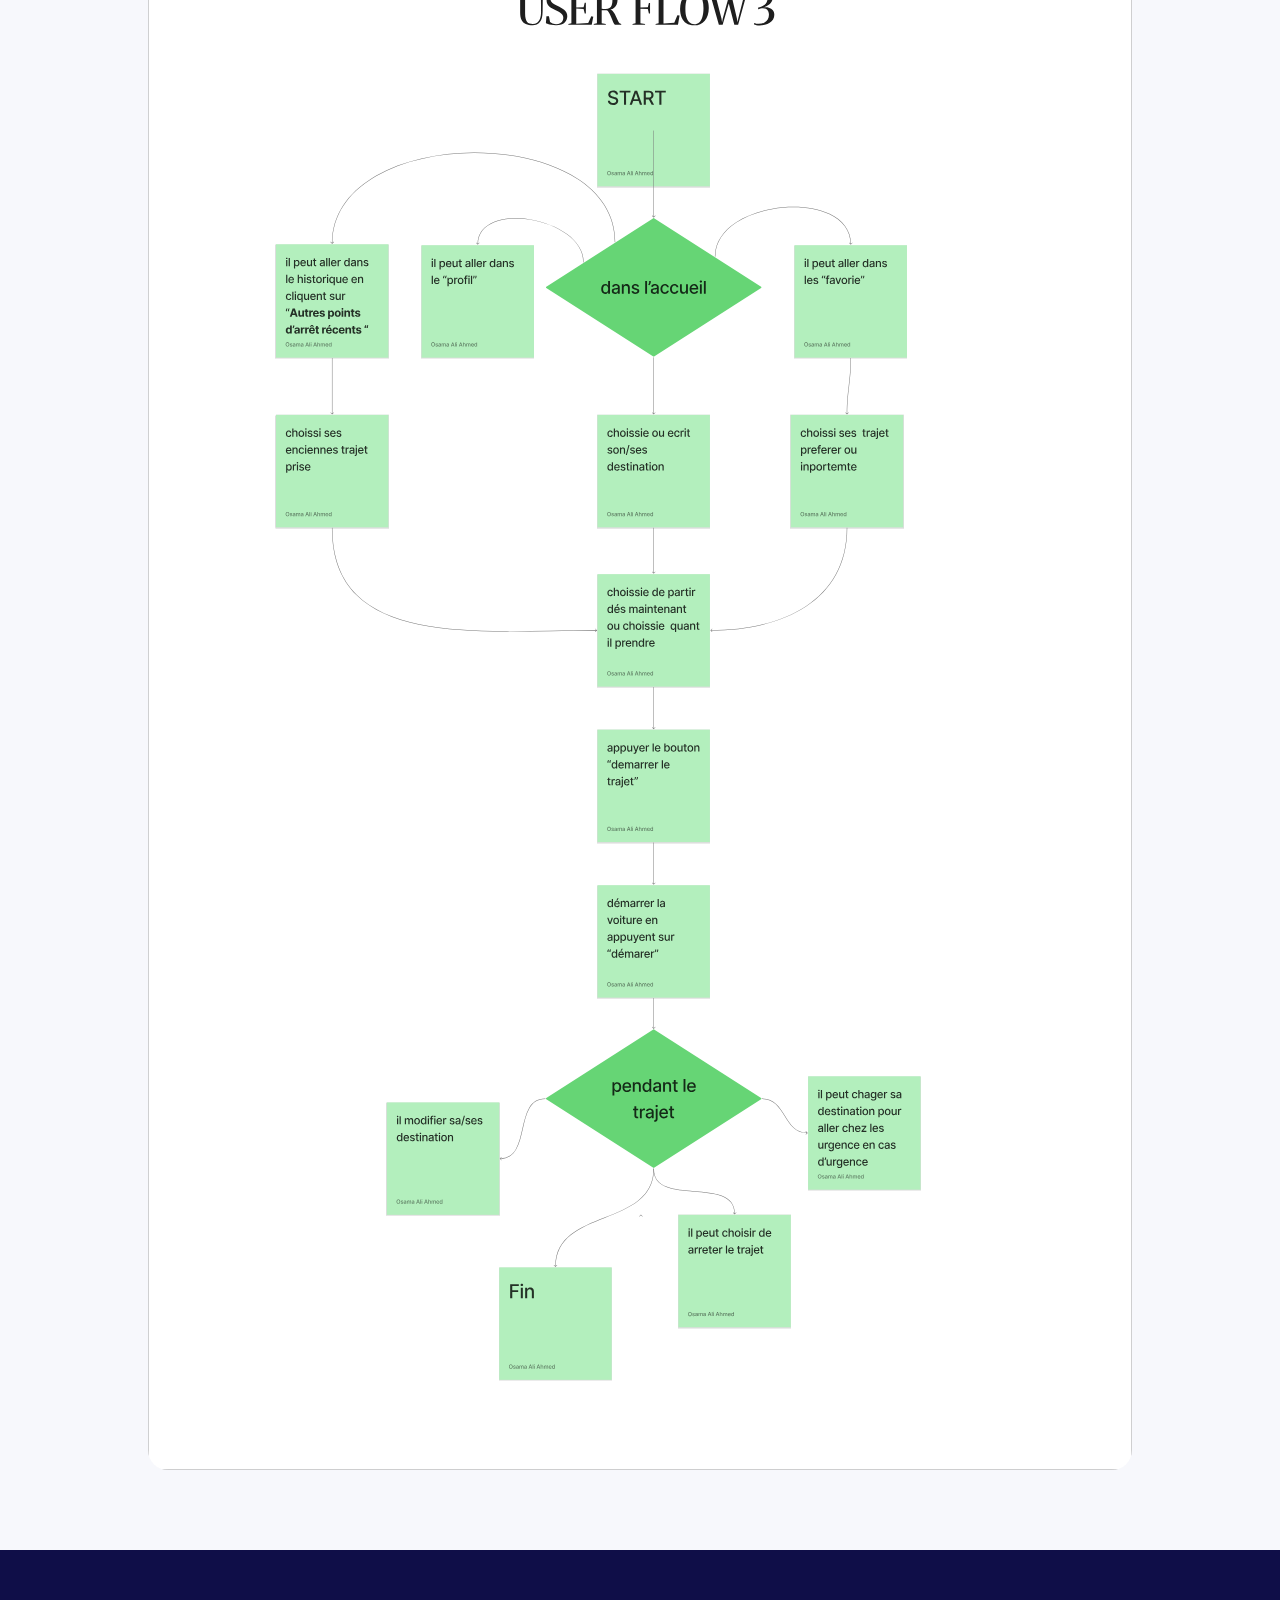
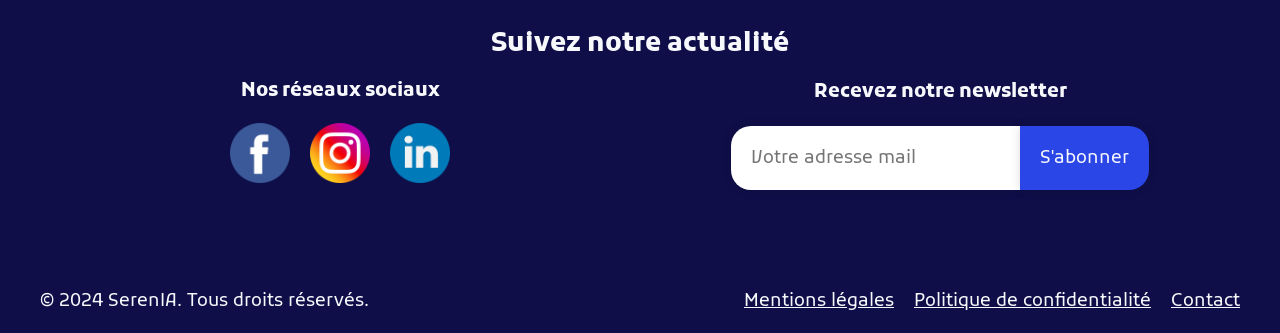
==== commit 4a8410b4: "commitQuatorzeTrente" ====
--- a/documentation.html
+++ b/documentation.html
@@ -55,25 +55,23 @@
                 <p>Contenu : Notre application est destinée aux personnes âgées qui ont des sorties à faire au quotidien mais qui ne peuvent pas se déplacer facilement, ainsi qu'aux personnes à mobilité réduite. Elle leur permet de réserver un véhicule autonome adapté à leurs besoins afin de se rendre à leurs rendez-vous, faire leurs courses ou rendre visite à leurs proches en toute simplicité et sécurité.</p>
                 <div class="imgpersona">
                 <img src="assets/personaGilbert.svg" class="imgGilbert">
-                <img src="assets/personaMartine.svg" class="imgMartine"></div>
-                
+                <img src="assets/personaMartine.svg" class="imgMartine"></div> 
             </div>
         </section>
         <section>
             <div class="container">
-         <h2>3. Le contexte → POURQUOI ?</h2>
-        <ul>
-            <li>En France, environ 16,4 % des personnes âgées (75 ans ou plus) sont en perte d’autonomie, ce qui représente une préoccupation croissante pour leur mobilité.<br> De plus, 30 % des personnes âgées de 65 ans et plus déclarent avoir des difficultés à marcher trois pâtés de maisons.</li>
-            <li>Les contraintes identifiées sont techniques, financières, temporelles .</li>
-        </ul>   
+                <h2>3. Le contexte → POURQUOI ?</h2>
+                <p>En France, environ 16,4 % des personnes âgées (75 ans ou plus) sont en perte d’autonomie, ce qui représente une préoccupation croissante pour leur mobilité.</p>
+                <p> De plus, 30 % des personnes âgées de 65 ans et plus déclarent avoir des difficultés à marcher trois pâtés de maisons.</p>
+                <p>Les contraintes identifiées sont techniques, financières, temporelles .</p>  
             </div>
         </section>
         <section>
             <div class="container">
                 <h2>4. Le service → COMMENT ?</h2>
-        <p>Un parcours utilisateur : Situation initiale : L'utilisateur lance l'application. Étape 1 : Choix de la destination; Étape 2 : Choix des options(points d’arrêt …); Étape 3: Choisir jour et heure du trajet; Étape 4: Affichage du prix et du temps d'attente; Étape 5: L'application indique quel véhicule arrive et dans combien de temps.; Étape 6: L'utilisateur monte dans le véhicule autonome; Étape 7: Possibilité de changer les points d’arrêt. Situation finale : L’utilisateur arrive à destination.</p>
-            <img src="assets/userFlow.svg" class="imgFlow">
-        </div>
+                <p>Un parcours utilisateur : Situation initiale : L'utilisateur lance l'application. Étape 1 : Choix de la destination; Étape 2 : Choix des options(points d’arrêt …); Étape 3: Choisir jour et heure du trajet; Étape 4: Affichage du prix et du temps d'attente; Étape 5: L'application indique quel véhicule arrive et dans combien de temps.; Étape 6: L'utilisateur monte dans le véhicule autonome; Étape 7: Possibilité de changer les points d’arrêt. Situation finale : L’utilisateur arrive à destination.</p>
+                <img src="assets/userFlow.svg" class="imgFlow">
+            </div>
         </section>
     </main>
     <footer>
--- a/style.css
+++ b/style.css
@@ -123,6 +123,10 @@
    
 }
 
+.card:nth-of-type(odd) {
+    background-color:#2A46E625;
+}
+
 .card img {
     margin: var(--marges);
     width: 100%;
@@ -280,6 +284,7 @@
     flex-direction: column;
     gap: 17px;
     list-style: none;
+    list-style-type: "🗸";
     text-align: left;
 }
 
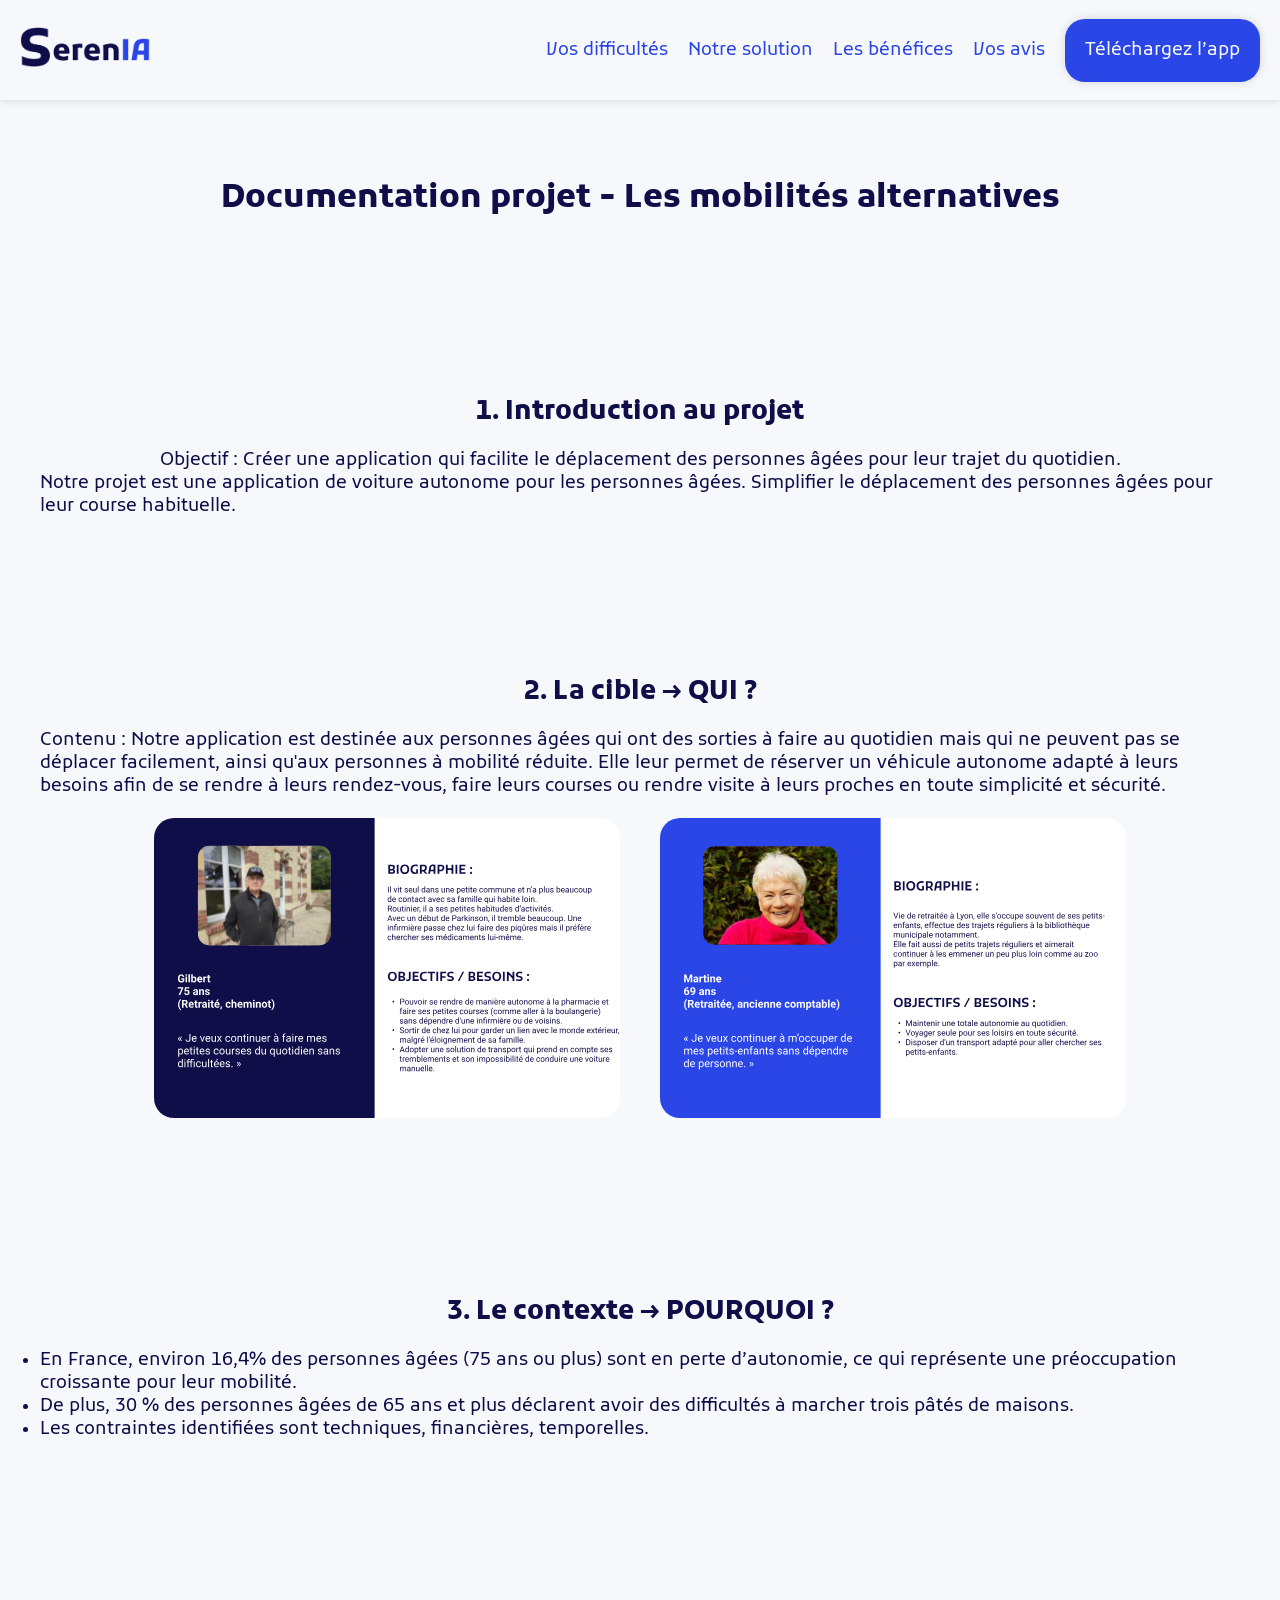
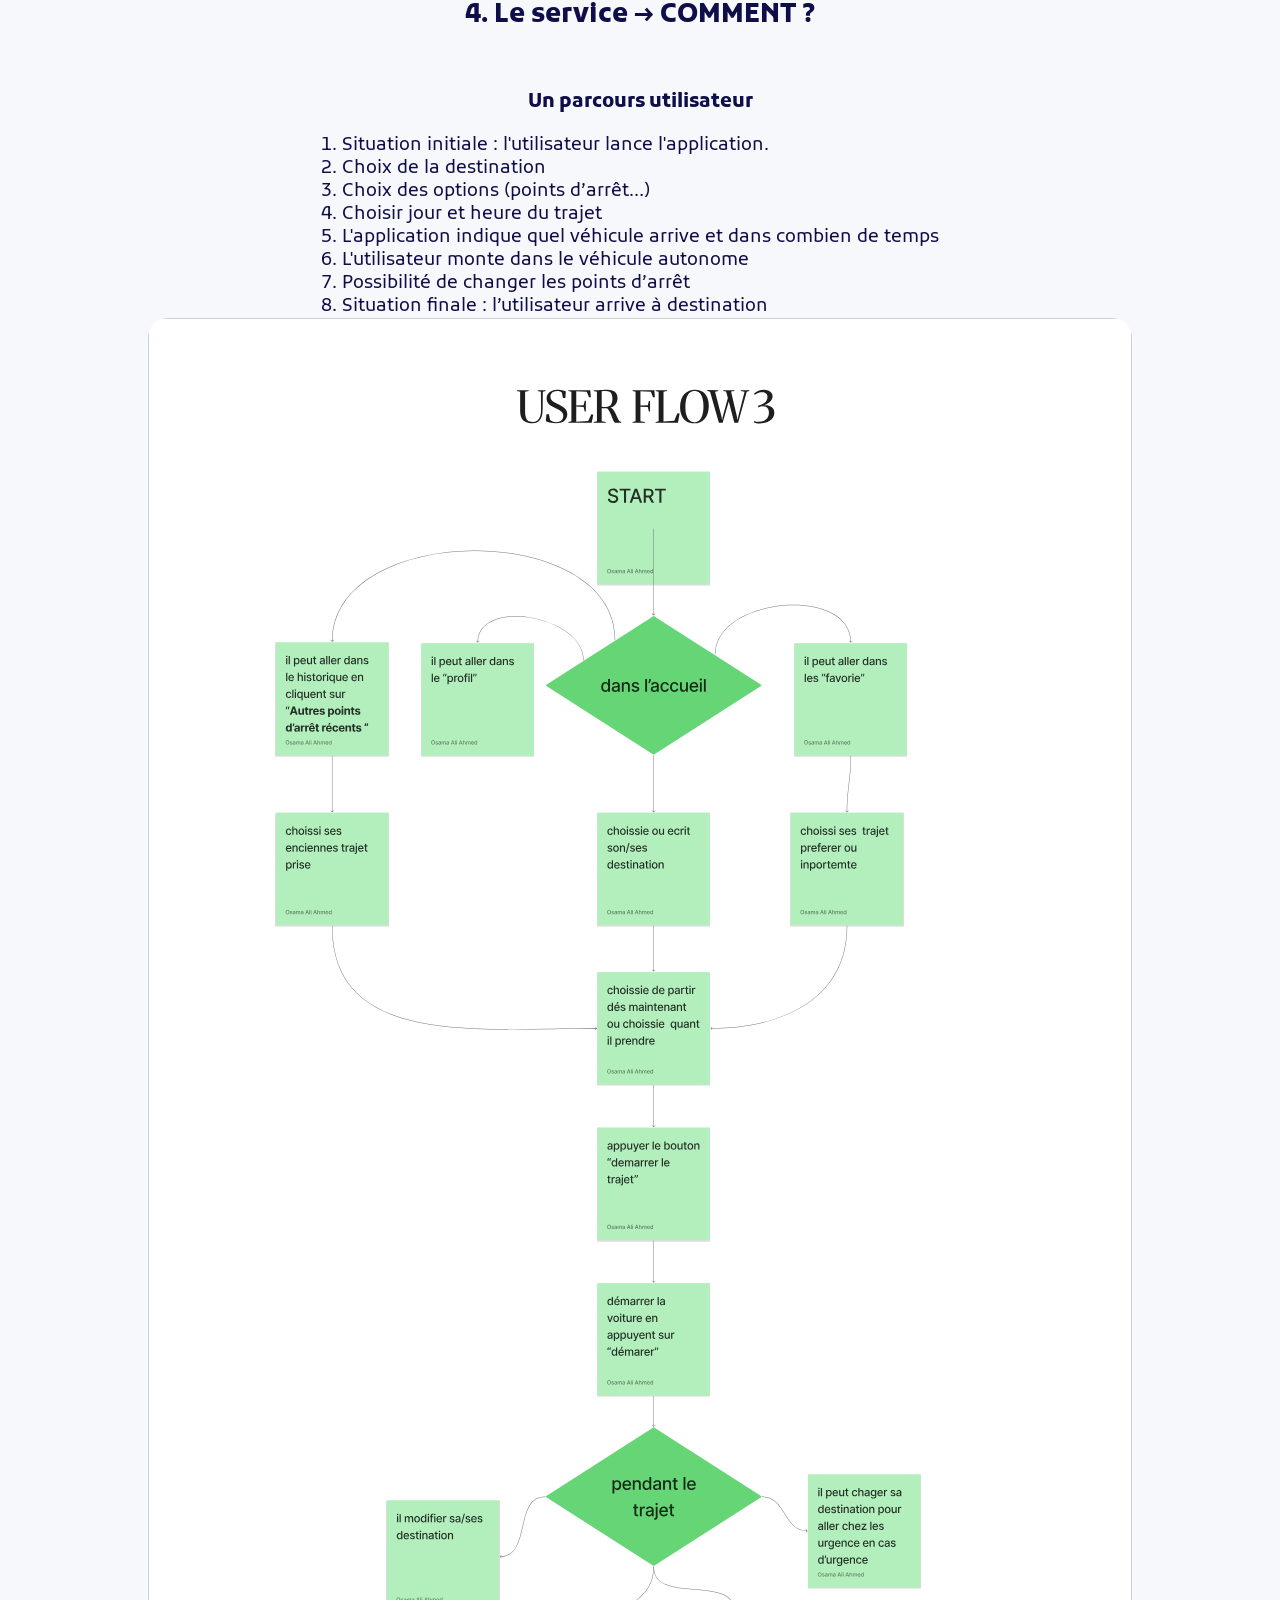
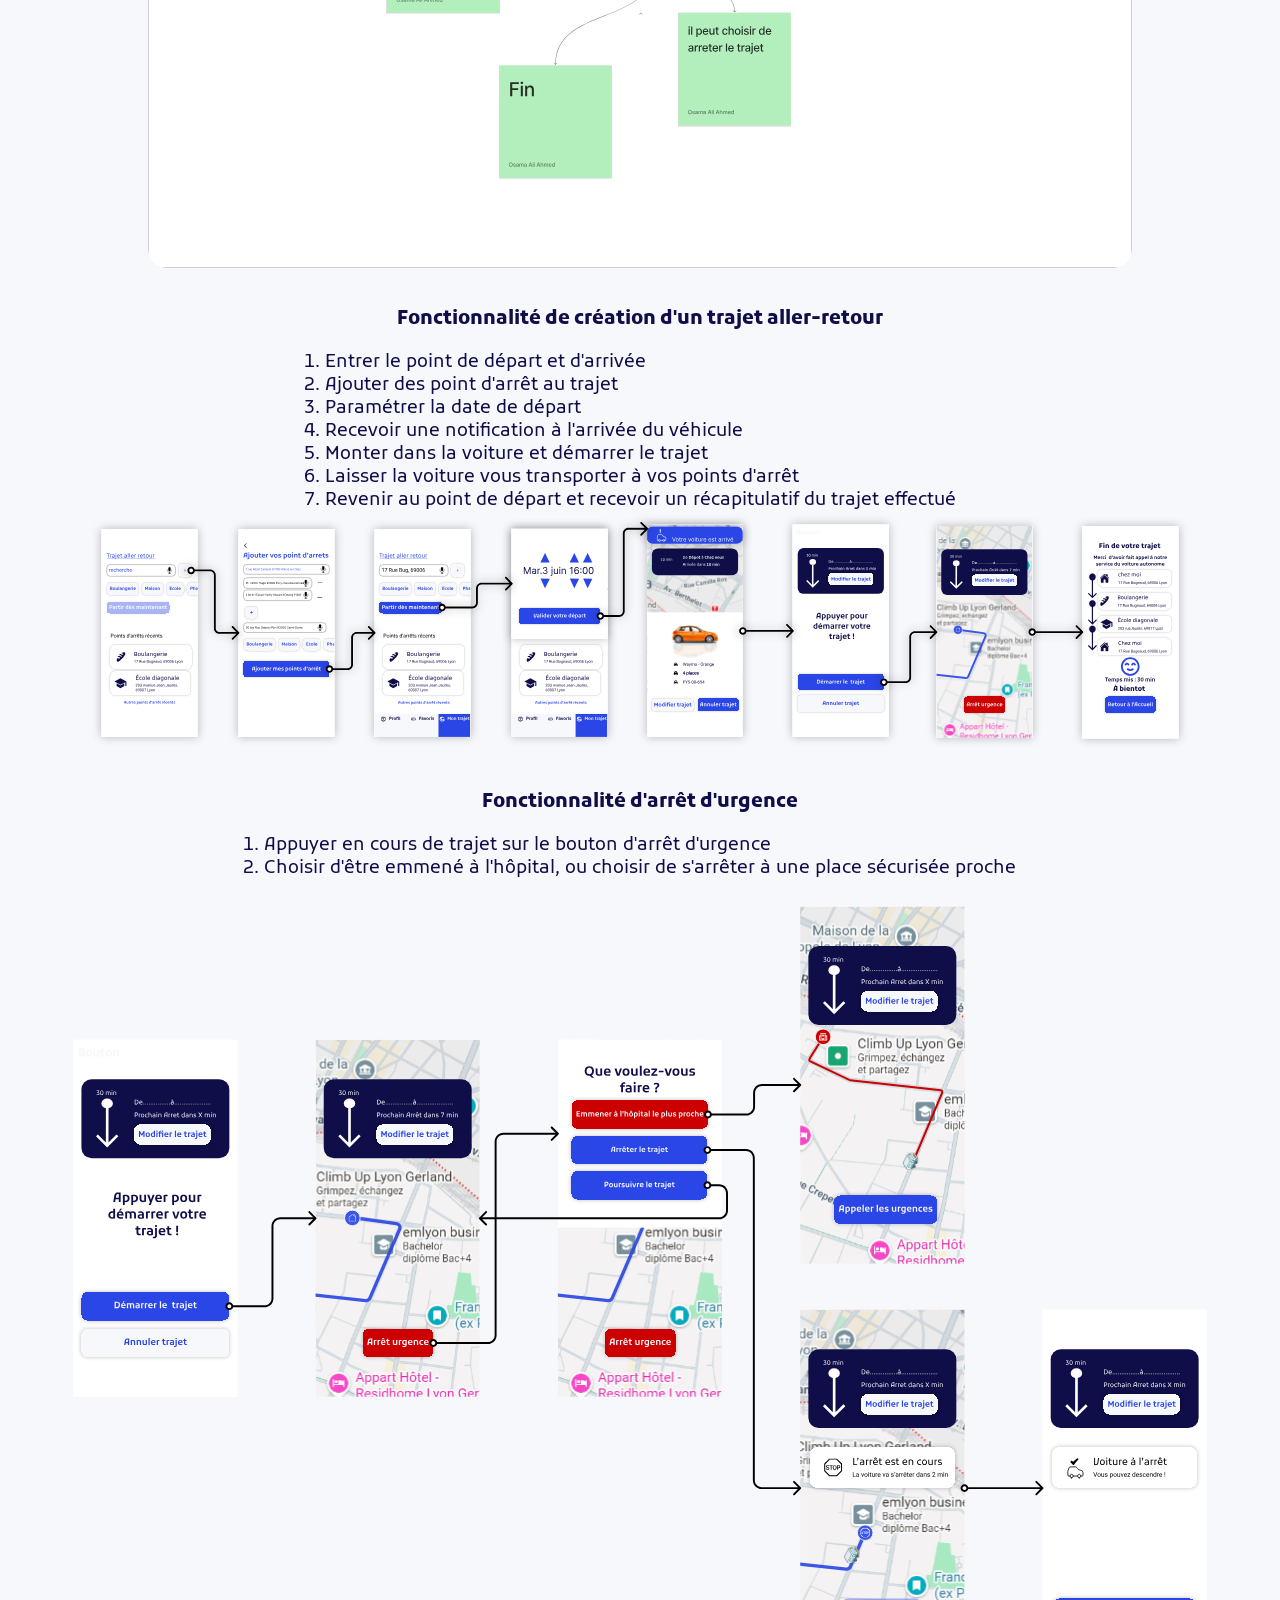
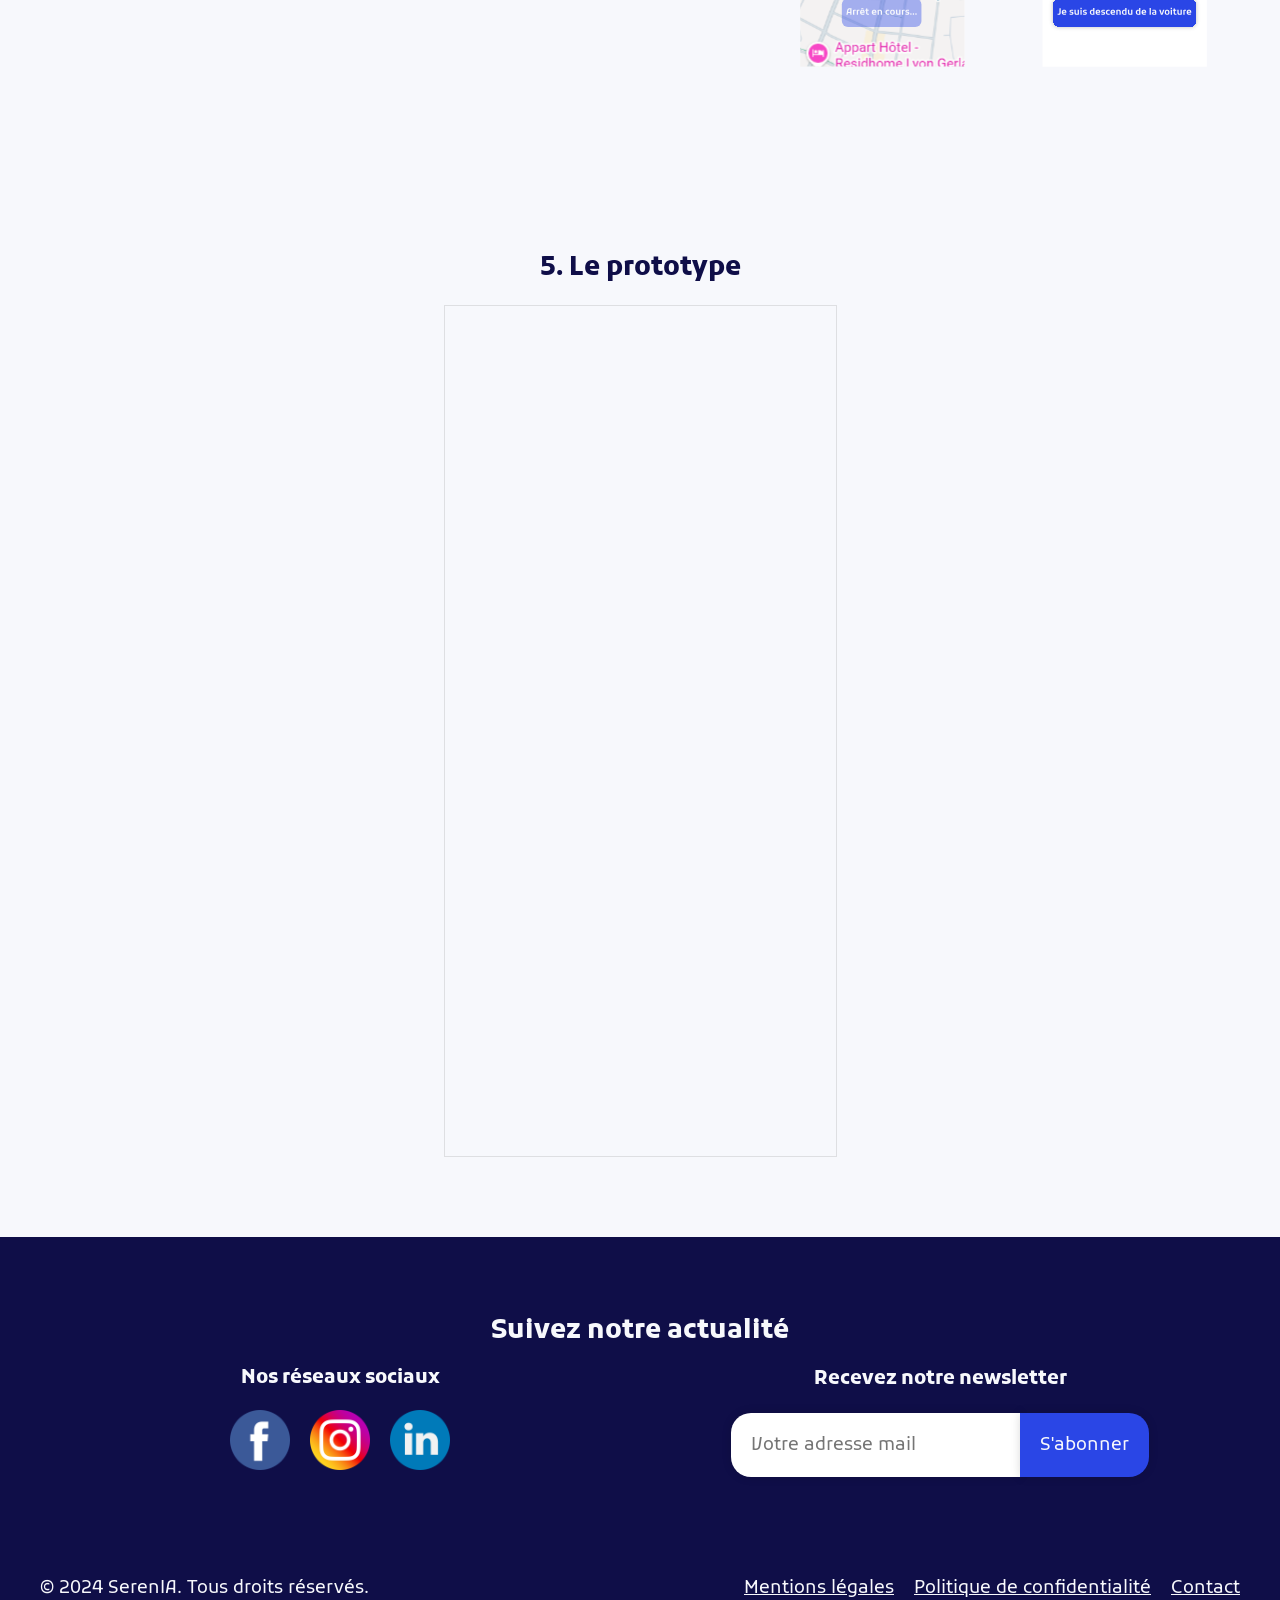
==== commit d2c7e94a: "commitDixHeures" ====
--- a/documentation.html
+++ b/documentation.html
@@ -33,9 +33,9 @@
                 <li>
                     <a href="#preuve">Vos avis</a>
                 </li>
-                <li>
+                <!-- <li>
                     <a href="documentation.html">Documentation</a>
-                </li>
+                </li> -->
                 <li>
                     <a class="cta cta-principal" href="">Téléchargez l’app</a>
                 </li>
@@ -45,8 +45,14 @@
     <main class="documentation">
         <section>
             <div class="container">
-                <h1>1. Introduction au projet</h1>
-                <p>Objectif : Créer une application qui facilite le déplacement des personnes âgées pour leur trajet du quotidient. Contenu : Notre projet est une application de voiture autonome pour les personnes âgées. Simplifier le déplacement des personnes âgées pour leur course habituelle.</p>
+                <h1>Documentation projet - Les mobilités alternatives</h1> 
+            </div>
+        </section>
+        <section>
+            <div class="container">
+                <h2>1. Introduction au projet</h2>
+                <p>Objectif : Créer une application qui facilite le déplacement des personnes âgées pour leur trajet du quotidien.</p>
+                <p>Notre projet est une application de voiture autonome pour les personnes âgées. Simplifier le déplacement des personnes âgées pour leur course habituelle.</p>
             </div>
         </section>
         <section>
@@ -61,18 +67,66 @@
         <section>
             <div class="container">
                 <h2>3. Le contexte → POURQUOI ?</h2>
-                <p>En France, environ 16,4 % des personnes âgées (75 ans ou plus) sont en perte d’autonomie, ce qui représente une préoccupation croissante pour leur mobilité.</p>
-                <p> De plus, 30 % des personnes âgées de 65 ans et plus déclarent avoir des difficultés à marcher trois pâtés de maisons.</p>
-                <p>Les contraintes identifiées sont techniques, financières, temporelles .</p>  
+                <ul>
+                    <li>En France, environ 16,4% des personnes âgées (75 ans ou plus) sont en perte d’autonomie, ce qui représente une préoccupation croissante pour leur mobilité.</li>
+                    <li>De plus, 30 % des personnes âgées de 65 ans et plus déclarent avoir des difficultés à marcher trois pâtés de maisons.</li>
+                    <li>Les contraintes identifiées sont techniques, financières, temporelles.</li>  
+                </ul>
             </div>
         </section>
         <section>
             <div class="container">
                 <h2>4. Le service → COMMENT ?</h2>
-                <p>Un parcours utilisateur : Situation initiale : L'utilisateur lance l'application. Étape 1 : Choix de la destination; Étape 2 : Choix des options(points d’arrêt …); Étape 3: Choisir jour et heure du trajet; Étape 4: Affichage du prix et du temps d'attente; Étape 5: L'application indique quel véhicule arrive et dans combien de temps.; Étape 6: L'utilisateur monte dans le véhicule autonome; Étape 7: Possibilité de changer les points d’arrêt. Situation finale : L’utilisateur arrive à destination.</p>
-                <img src="assets/userFlow.svg" class="imgFlow">
+                <h3>Un parcours utilisateur</h3>
+                <ol>
+                    <li>Situation initiale : l'utilisateur lance l'application.</li>
+                    <li>Choix de la destination</li>
+                    <li>Choix des options (points d’arrêt…)</li>
+                    <li>Choisir jour et heure du trajet</li>
+                    <li>L'application indique quel véhicule arrive et dans combien de temps</li>
+                    <li>L'utilisateur monte dans le véhicule autonome</li>
+                    <li>Possibilité de changer les points d’arrêt</li>
+                    <li>Situation finale : l’utilisateur arrive à destination</li>
+                </ol>
+                <img
+                    alt="user flow"
+                    src="assets/userFlow.svg"
+                    class="imgFlow" />
+                <h3>Fonctionnalité de création d'un trajet aller-retour</h3>
+                <ol>
+                    <li>Entrer le point de départ et d'arrivée</li>
+                    <li>Ajouter des point d'arrêt au trajet</li>
+                    <li>Paramétrer la date de départ</li>
+                    <li>Recevoir une notification à l'arrivée du véhicule</li>
+                    <li>Monter dans la voiture et démarrer le trajet</li>
+                    <li>Laisser la voiture vous transporter à vos points d'arrêt</li>
+                    <li>Revenir au point de départ et recevoir un récapitulatif du trajet effectué</li>
+                </ol>
+                <img
+                    alt="flow du trajet utilisateur"
+                    src="assets/autoFlowTrajet.svg"/>
+                <h3>Fonctionnalité d'arrêt d'urgence</h3>
+                <ol>
+                    <li>Appuyer en cours de trajet sur le bouton d'arrêt d'urgence</li>
+                    <li>Choisir d'être emmené à l'hôpital, ou choisir de s'arrêter à une place sécurisée proche</li>
+                </ol>
+                <img
+                    alt="flow d'arrêt d'urgence"
+                    src="assets/autoFlowArret.svg"/>
             </div>
         </section>
+        <section>
+            <div class="container">
+                <h2>5. Le prototype</h2>
+                <iframe
+                    style="border: 1px solid rgba(0, 0, 0, 0.1);"
+                    width="393"
+                    height="852"
+                    src="https://embed.figma.com/proto/Xr9dTKSra6gxEOcTUjQX7q/ProjetMobilite?node-id=356-2272&p=f&scaling=scale-down&content-scaling=responsive&page-id=1%3A3&starting-point-node-id=356%3A2272&embed-host=share%22"
+                    allowfullscreen>
+                </iframe>
+            </div>
+        </section>  
     </main>
     <footer>
             <div class="container">
--- a/style.css
+++ b/style.css
@@ -263,7 +263,7 @@
 /* solution */
 
 #solution .card:nth-of-type(2) img {
-    object-position: center 20%;
+    object-position: center bottom;
 }
 
 /* bénéfices */
@@ -316,6 +316,7 @@
     align-items: center;
     gap: var(--marges);
     margin-top: calc(var(--marges) * 2);
+    background-color: #2A46E625;
 }
 
 /* engagement */
@@ -437,16 +438,25 @@
 
 /*documentation*/
 
+.documentation h3 {
+    margin-top: calc(var(--marges) * 2);
+    margin-bottom: var(--marges);
+}
+
 .documentation p,
 .documentation li {
     text-align: left;
+}
+
+.documentation img {
+    max-width: 100%;
 }
 
 .imgGilbert,
 .imgMartine{
     height: 300px;
     width: auto;
-    margin: 25px;
+    margin: var(--marges);
 }
 .imgFlow{
     height: 1550px;
@@ -455,4 +465,5 @@
 .imgpersona{
     display: flex;
     flex-direction: row;
-}+}
+
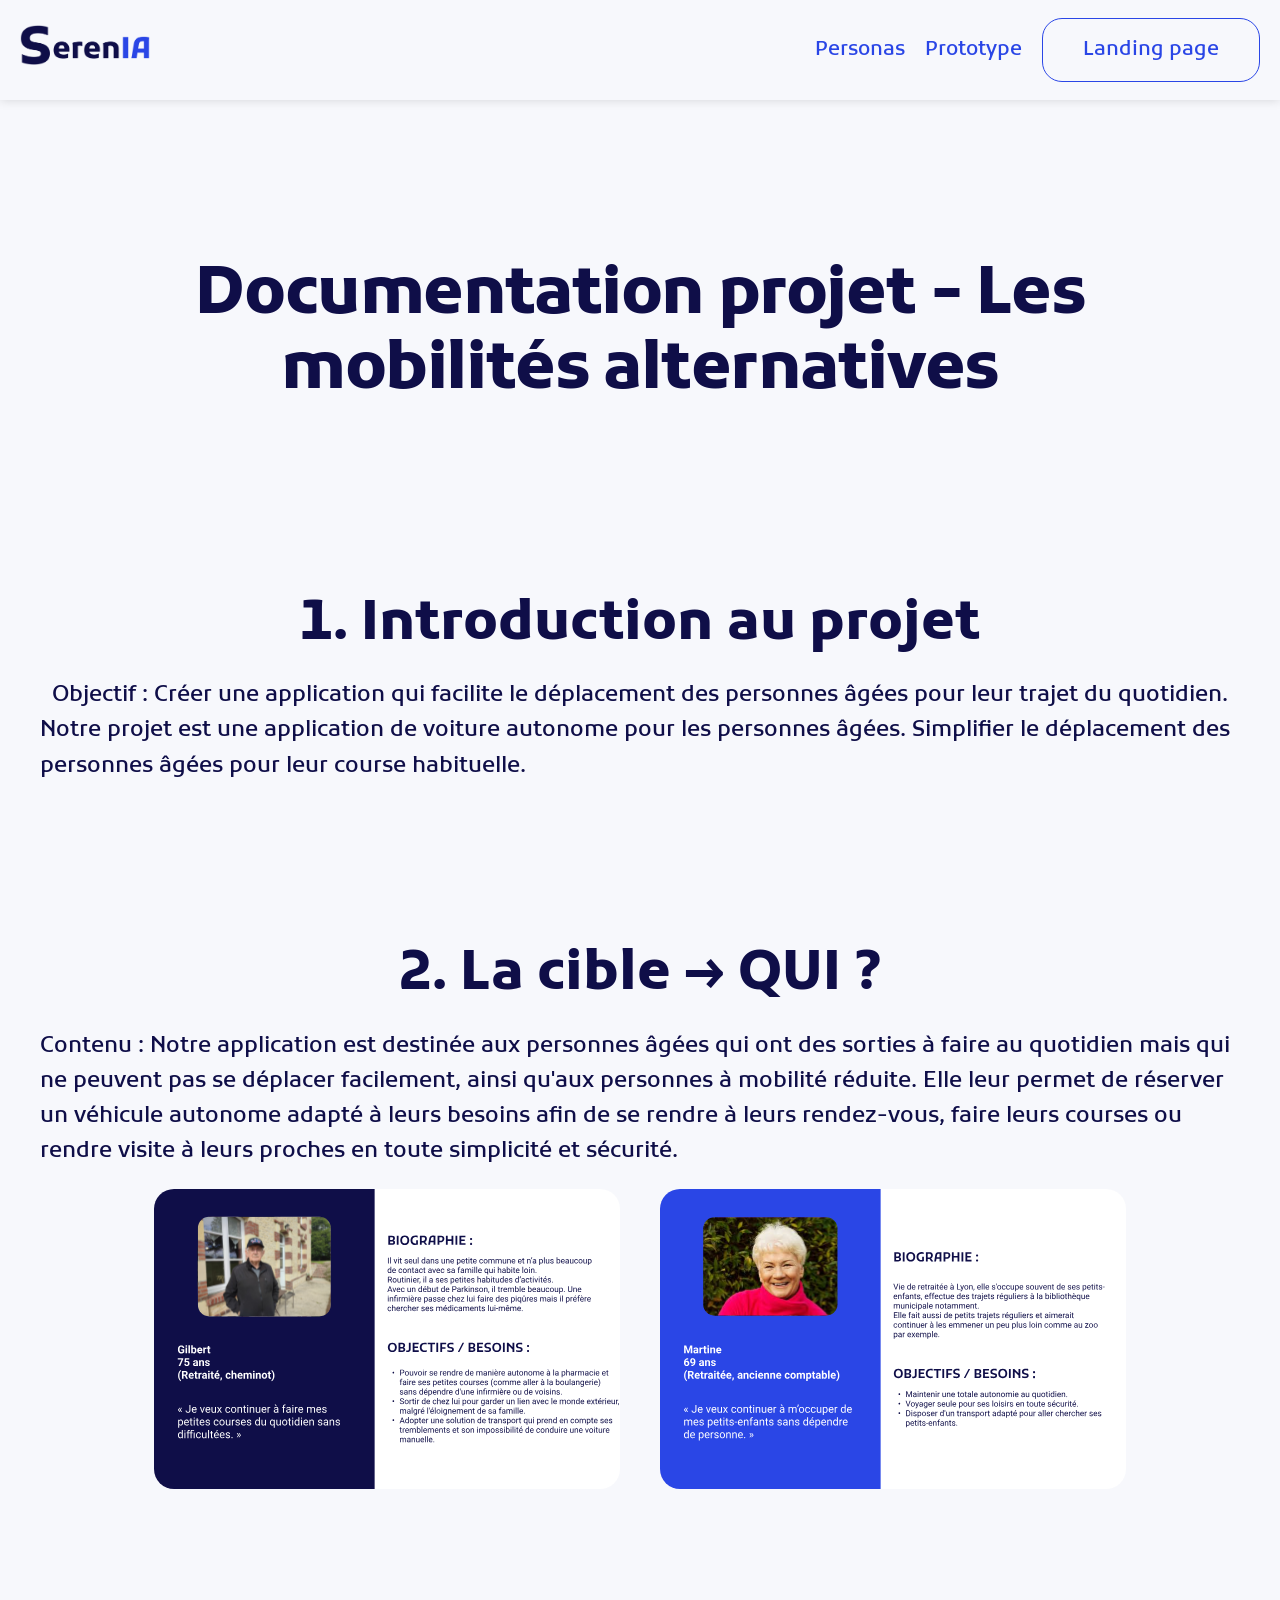
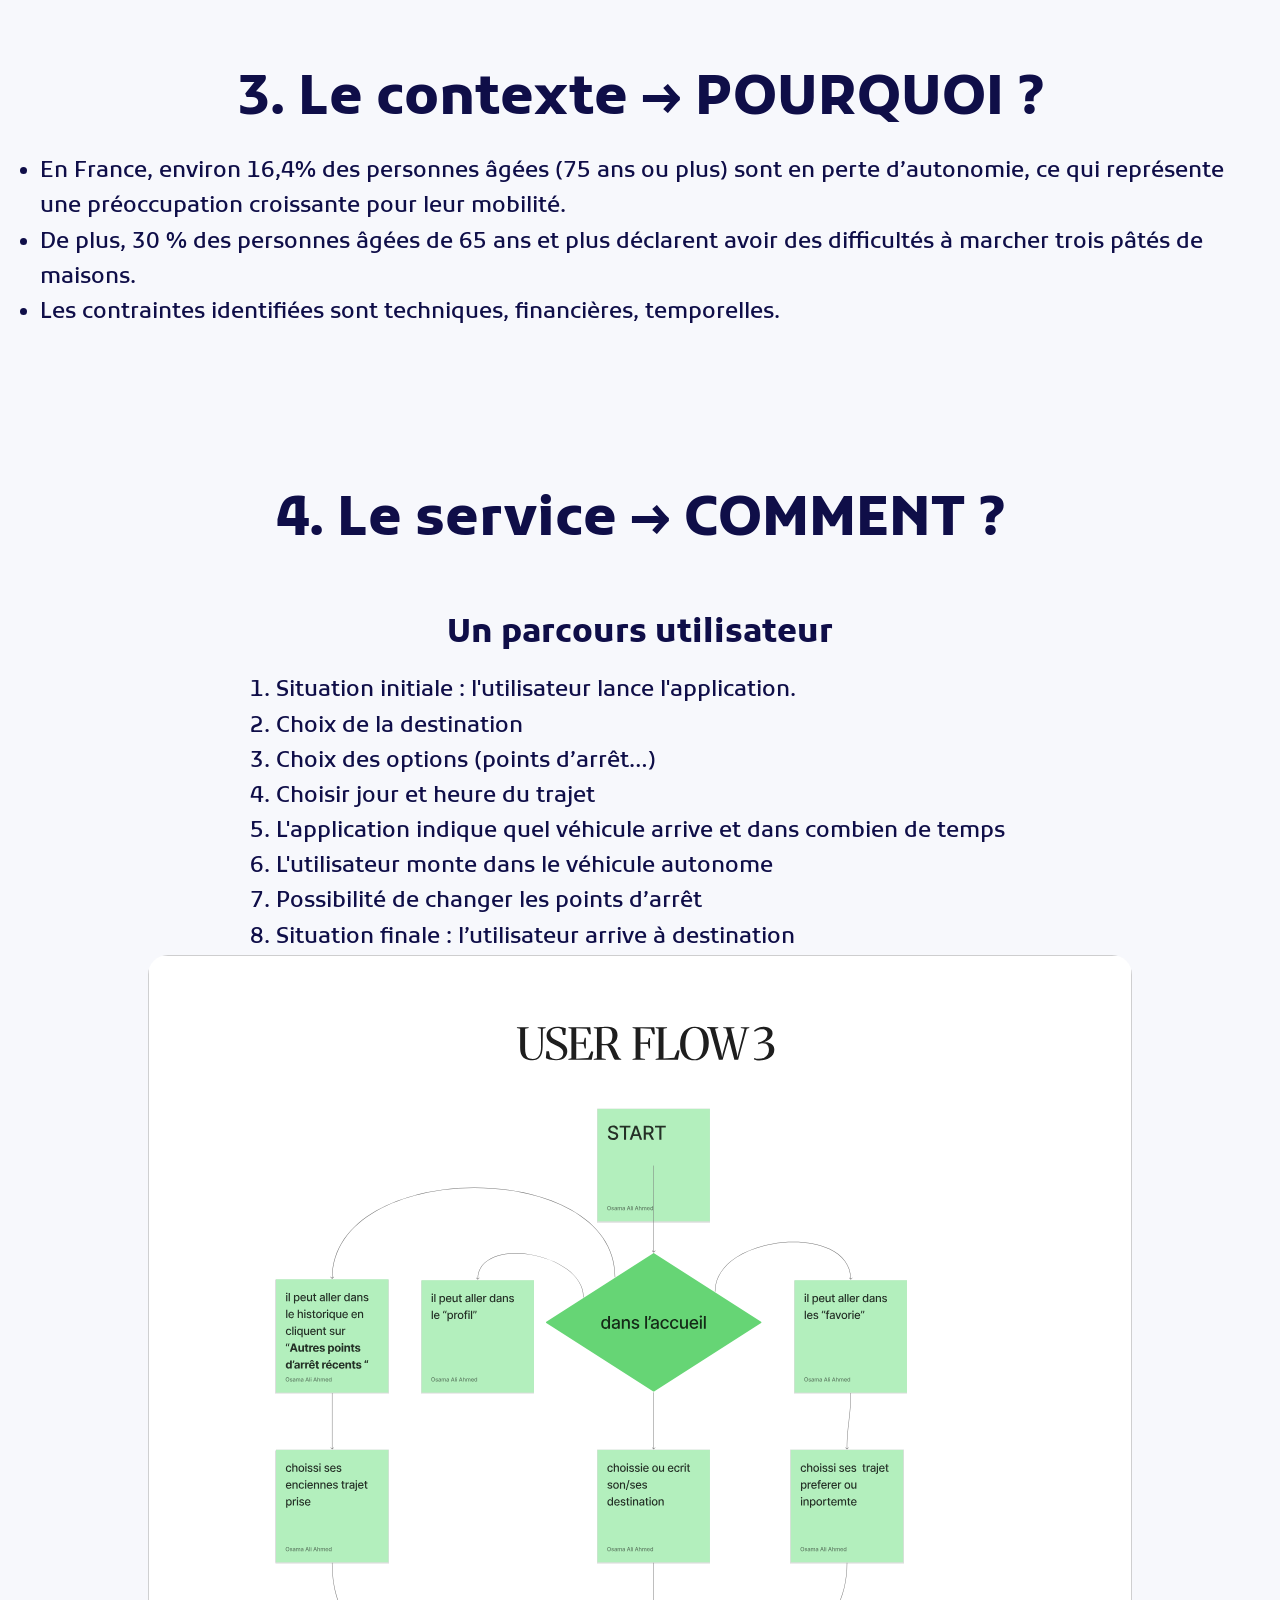
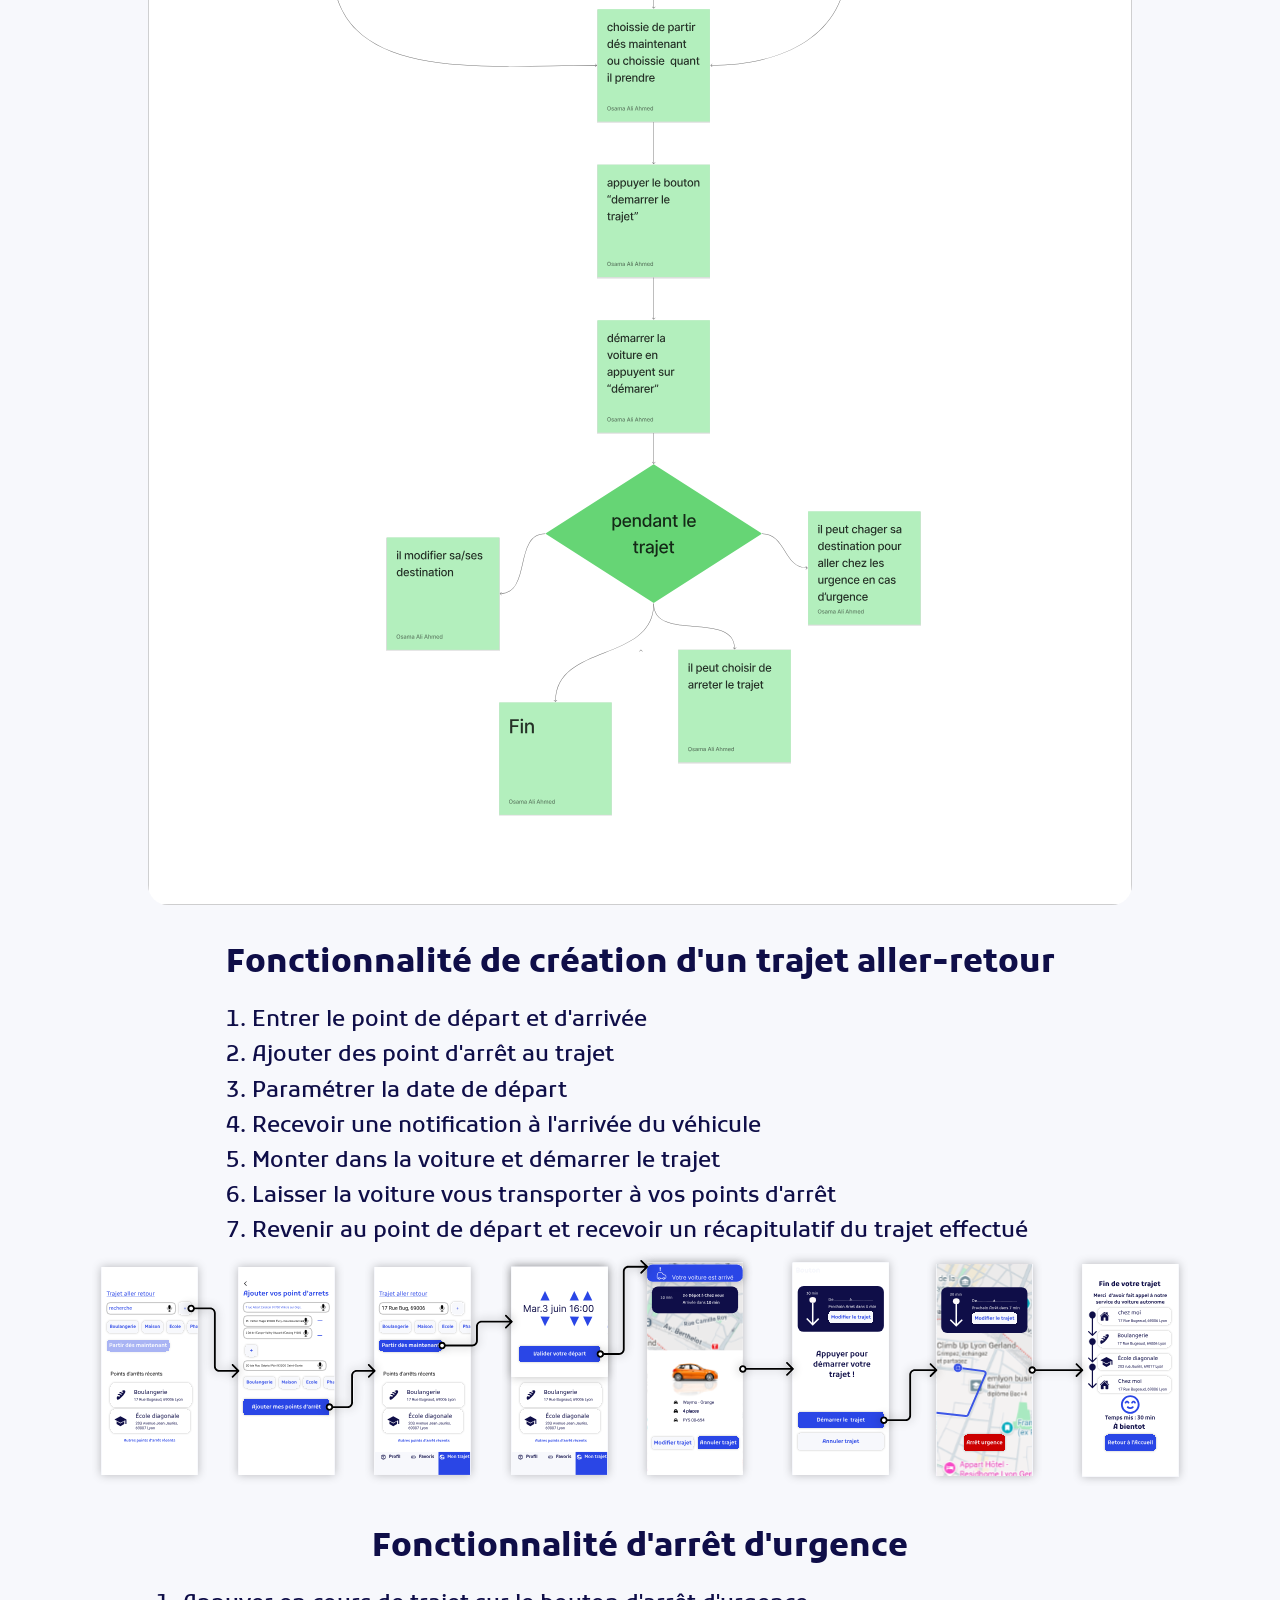
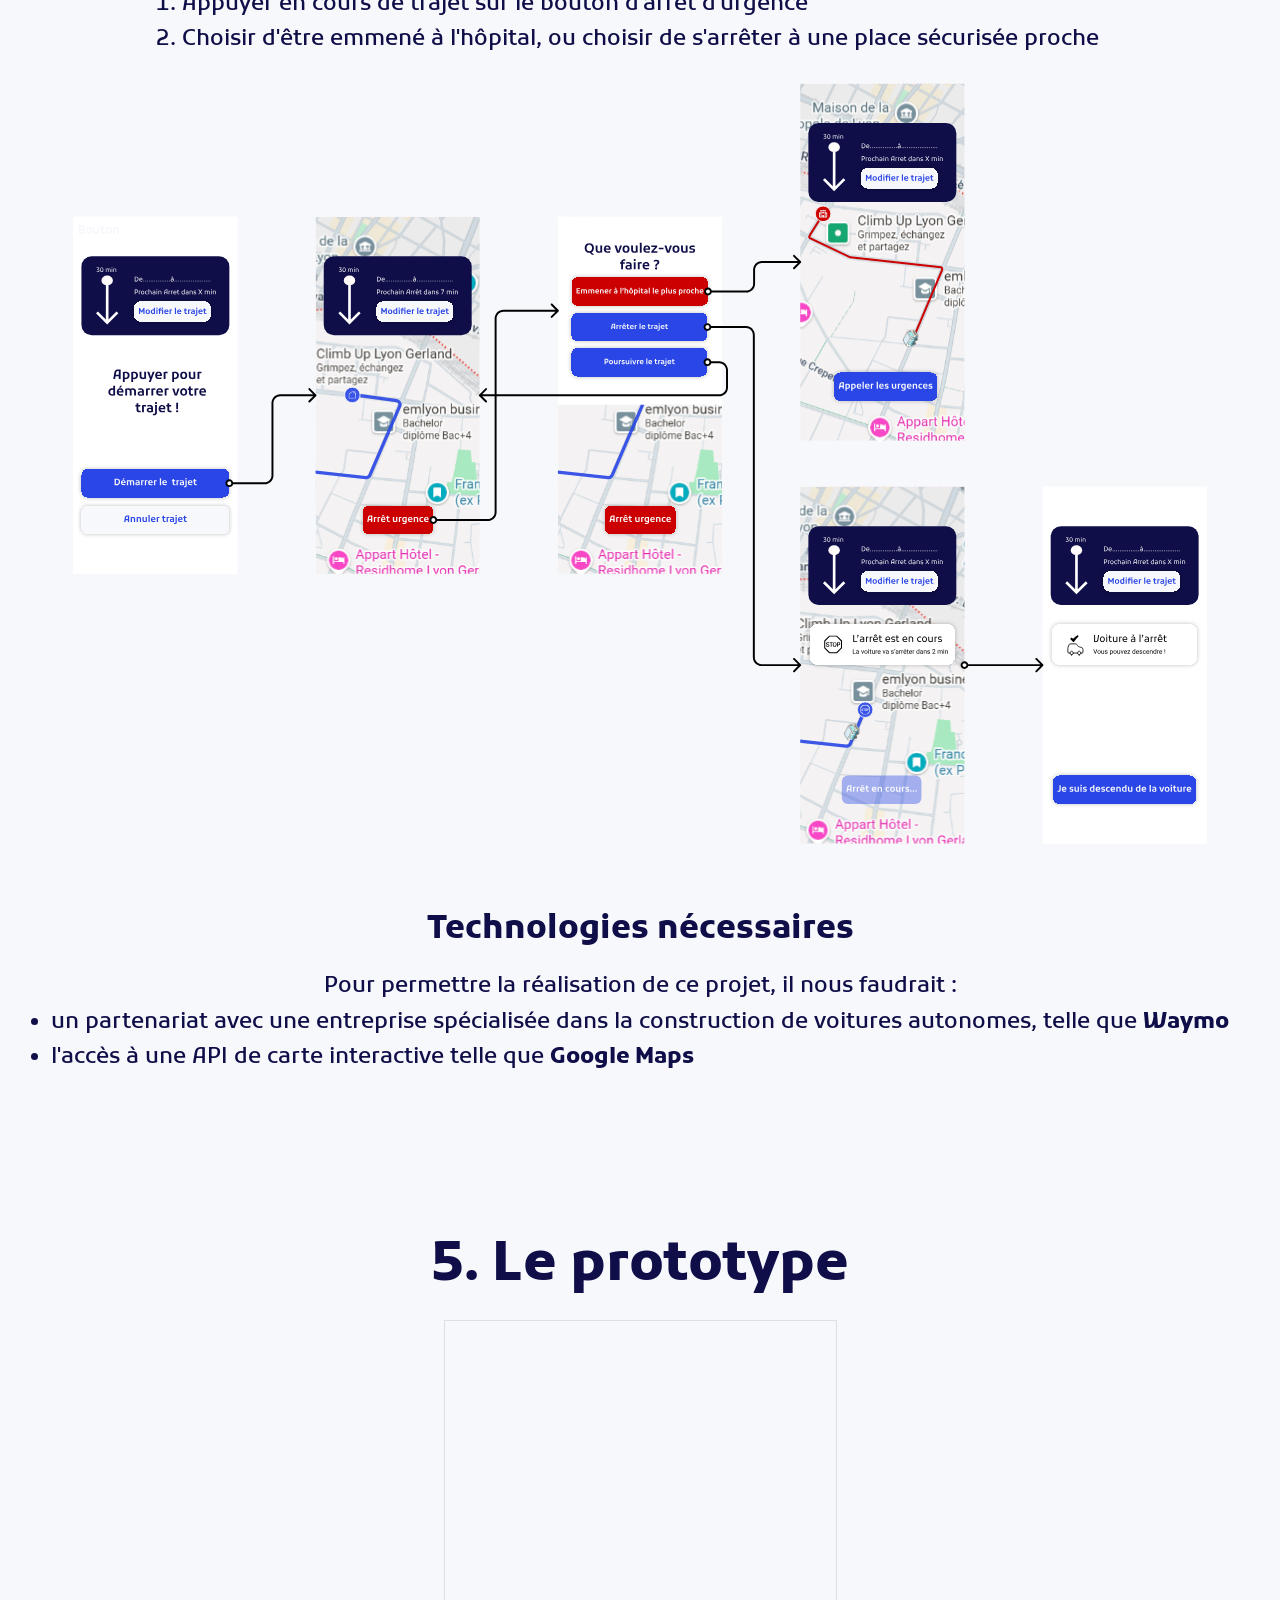
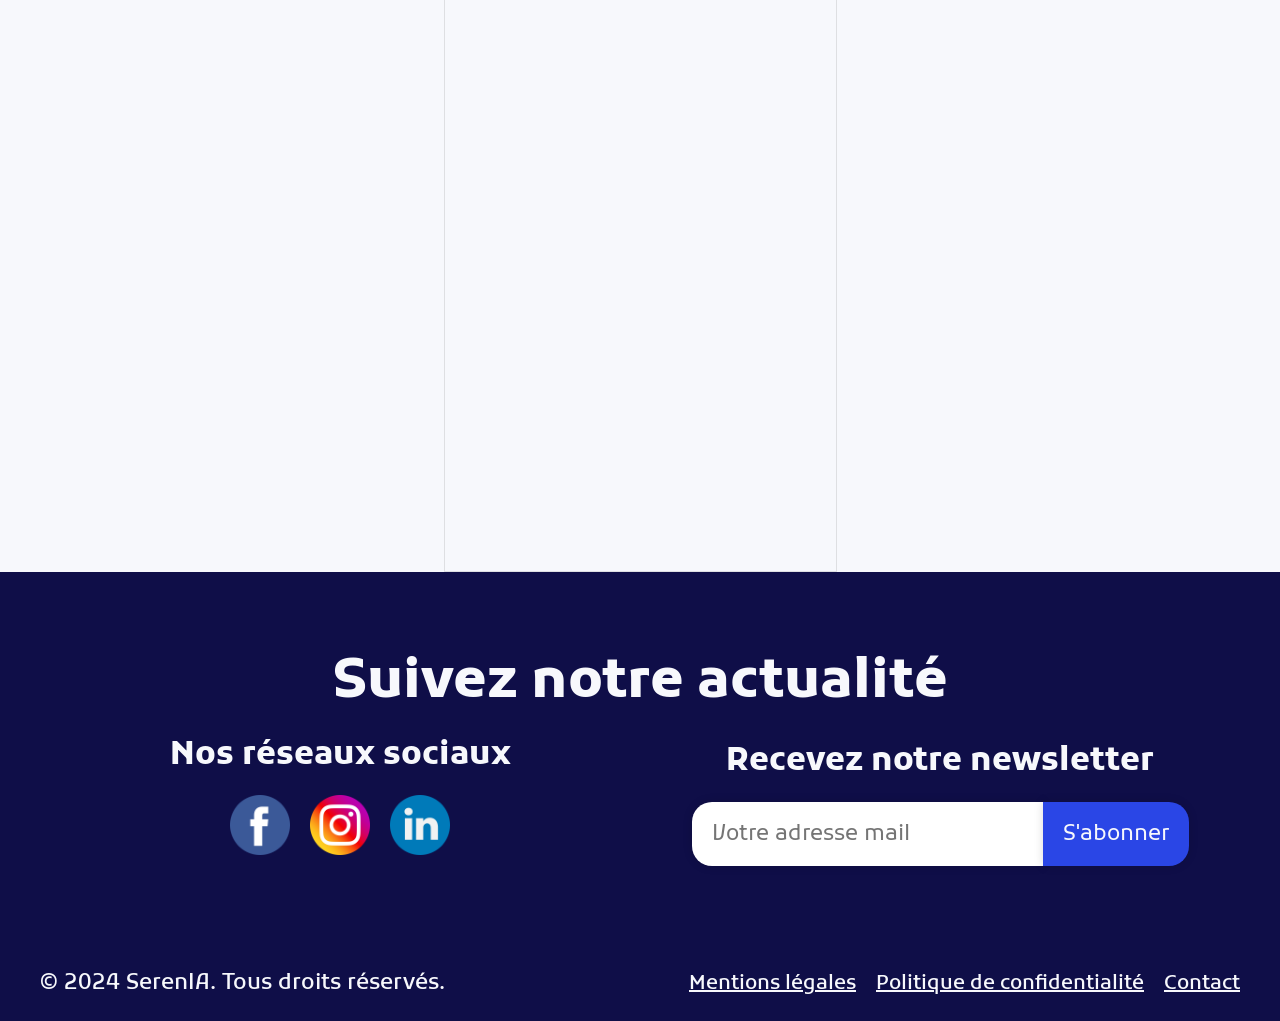
==== commit 4b23f01b: "commitQuatorzeTrente" ====
--- a/documentation.html
+++ b/documentation.html
@@ -14,7 +14,7 @@
 <body>
     <header>
         <!-- TO DO : les noms des assets doivent être écrits en camelCase -->
-        <a href="index.html">
+        <a href="documentation.html">
             <img
                 alt="Logo SerenIA"
                 src="assets/sereniaLogo.png" />
@@ -22,22 +22,16 @@
         <nav>
             <ul>
                 <li>
-                    <a href="#problematique">Vos difficultés</a>
+                    <a href="#persona">Personas</a>
                 </li>
                 <li>
-                    <a href="#solution">Notre solution</a>
-                </li>
-                <li>
-                    <a href="#benefices">Les bénéfices</a>
-                </li>
-                <li>
-                    <a href="#preuve">Vos avis</a>
+                    <a href="#prototype">Prototype</a>
                 </li>
                 <!-- <li>
                     <a href="documentation.html">Documentation</a>
                 </li> -->
                 <li>
-                    <a class="cta cta-principal" href="">Téléchargez l’app</a>
+                    <a class="cta cta-second" href="index.html">Landing page</a>
                 </li>
             </ul>
         </nav>
@@ -55,7 +49,7 @@
                 <p>Notre projet est une application de voiture autonome pour les personnes âgées. Simplifier le déplacement des personnes âgées pour leur course habituelle.</p>
             </div>
         </section>
-        <section>
+        <section id="persona">
             <div class="container">
                 <h2>2. La cible → QUI ? </h2>
                 <p>Contenu : Notre application est destinée aux personnes âgées qui ont des sorties à faire au quotidien mais qui ne peuvent pas se déplacer facilement, ainsi qu'aux personnes à mobilité réduite. Elle leur permet de réserver un véhicule autonome adapté à leurs besoins afin de se rendre à leurs rendez-vous, faire leurs courses ou rendre visite à leurs proches en toute simplicité et sécurité.</p>
@@ -113,9 +107,17 @@
                 <img
                     alt="flow d'arrêt d'urgence"
                     src="assets/autoFlowArret.svg"/>
+                <h3>Technologies nécessaires</h3>
+                <p>Pour permettre la réalisation de ce projet, il nous faudrait :</p>
+                <ul>
+                    <li>un partenariat avec une entreprise spécialisée dans la construction de voitures autonomes, telle que <strong>Waymo</strong></li>
+                    <li>l'accès à une API de carte interactive telle que <strong>Google Maps</strong></li>
+                </ul>
+
+
             </div>
         </section>
-        <section>
+        <section id="prototype">
             <div class="container">
                 <h2>5. Le prototype</h2>
                 <iframe
--- a/style.css
+++ b/style.css
@@ -10,10 +10,11 @@
     --ombre-interne: 0 0 10px #00000060 inset;
     --police-principale: "Kufam", sans-serif;
     /* TO DO : utilise l'unité rem plutôt que em */
-    --titre-h1: 2rem;
-    --titre-h2: 1.6rem;
-    --titre-h3: 1.2rem;
-    --texte: 18px;
+    --titre-h1: 65px;
+    --titre-h2: 54px;
+    --titre-h3: 32px;
+    --texte: 22px;
+    --texte-large: 26px;
     --img-preuves: 80px;
 }
 /* Reinitialisation */
@@ -22,10 +23,14 @@
     margin: 0;
     padding: 0;
 }
-
+html {
+    scroll-behavior: smooth;
+    font-size: 22px;
+    text-wrap-style: balance;
+}
 /* Boites */
-section {
-    padding: 80px 24px;
+section:not(#hero) {
+    padding: 160px 24px 0px 24px;
 }
 .container {
     display: flex;
@@ -42,8 +47,9 @@
 body {
     background-color: var(--blanc);
     font-family: var(--police-principale);
-    font-size: var(--texte);
     color: var(--bleu-fonce);
+    font-weight: 500;
+    line-height: 1.6;
 }
 h1,
 h2,
@@ -54,8 +60,10 @@
 
 h1 {
     font-size: var(--titre-h1);
-    margin-bottom: var(--marges);
-    text-shadow: 0 0 10x #000000, 0 0 10px #000000;
+    margin-bottom: 24px;
+    line-height: 1.15;
+    letter-spacing: -0.022em;
+    /* text-shadow: 0 0 10x #000000, 0 0 10px #000000; */
 }
 
 h2 {
@@ -76,19 +84,20 @@
 a {
     text-decoration: none;
     color: var(--bleu-medium);
+    font-size: 20px;
 }
 
 .cta {
     position: relative;
     display: inline-block;
-    padding: var(--marges);
-    box-shadow: var(--ombre-externe);
+    padding: 15px 40px;
+    /* box-shadow: var(--ombre-externe); */
     border-radius: var(--radius);
     transition: ease .4s;
 }
 
 .cta:hover {
-    box-shadow: none;
+    /* box-shadow: none; */
     transform: translateY(2px);
 }
 
@@ -99,8 +108,13 @@
 
 .cta-second {
     background-color: var(--blanc);
-    border : 1px solid #00000025;
-}
+    border : 1px solid var(--bleu-medium);
+}
+/* .ghost{
+    background-color: transparent;
+    border: 1px solid var(--bleu-medium);
+    color: var(--bleu-medium);
+} */
 
 
 /* Cards */
@@ -120,6 +134,7 @@
     align-items: center;
     padding: var(--marges);
     transition: .4s ease;
+    border-radius: var(--marges);
    
 }
 
@@ -145,9 +160,9 @@
         top: 0;
     }
 
-    #hero .container div:first-of-type {
-    width: 50vw;
-    }
+    /*#hero .container div:first-of-type {
+     width: 50vw;
+    } */
 }
 
 /* header */
@@ -163,6 +178,16 @@
     background-color: var(--blanc);
     box-shadow: var(--ombre-externe);
 }
+header > div {
+    display: flex;
+    align-items: center;
+    gap: var(--marges);
+
+    a{
+            display: flex;
+    align-items: center;
+    }
+}
 
 header * {
     height: var(--taille-nav);
@@ -227,18 +252,28 @@
     display: flex;
     align-items: center;
     height: calc(100vh - var(--taille-nav));
-    background: url(assets/vladimirsrajberInterieurVehicule.jpg) top / cover no-repeat;
-    color: var(--blanc);
+    background: left / cover no-repeat url(assets/ageeAutonome.png);
+    color: var(--bleu-fonce);
+}
+#hero .container {
+    margin-top:-64px;
+    max-width: 1440px;
+    /* padding: var(--marges); */
+    /* background-color:#00000090; */
 }
 
 #hero p {
-    text-shadow: 0 0 10px #000000, 0 0 10px #000000;
-}
-
+    font-size: var(--texte-large);    
+    max-width: 800px;
+    margin: auto;
+    margin-bottom: 64px;
+}
+
+/* 
 #hero .container div:last-of-type {
     margin-top: var(--marges);
     text-align: center;
-}
+} */
 
 /*problematique*/
 
@@ -275,17 +310,26 @@
 }
 
 #benefices img {
-    height: 240px;
+    height: 420px;
 }
 
 #benefices ul{
     justify-content: center;
     display: flex;
     flex-direction: column;
-    gap: 17px;
-    list-style: none;
+    gap: var(--marges);
+    list-style: inside;
     list-style-type: "🗸";
     text-align: left;
+}
+
+#benefices li {
+    padding: var(--marges);
+    border-radius: var(--marges);
+}
+
+#benefices li:nth-of-type(odd) {
+    background-color: #2A46E625;
 }
 
 /* preuves */
@@ -321,6 +365,9 @@
 
 /* engagement */
 
+section#engagement{
+    padding-bottom: 160px;
+}
 #engagement img {
     width: 350px;
 }
@@ -465,5 +512,4 @@
 .imgpersona{
     display: flex;
     flex-direction: row;
-}
-
+}
